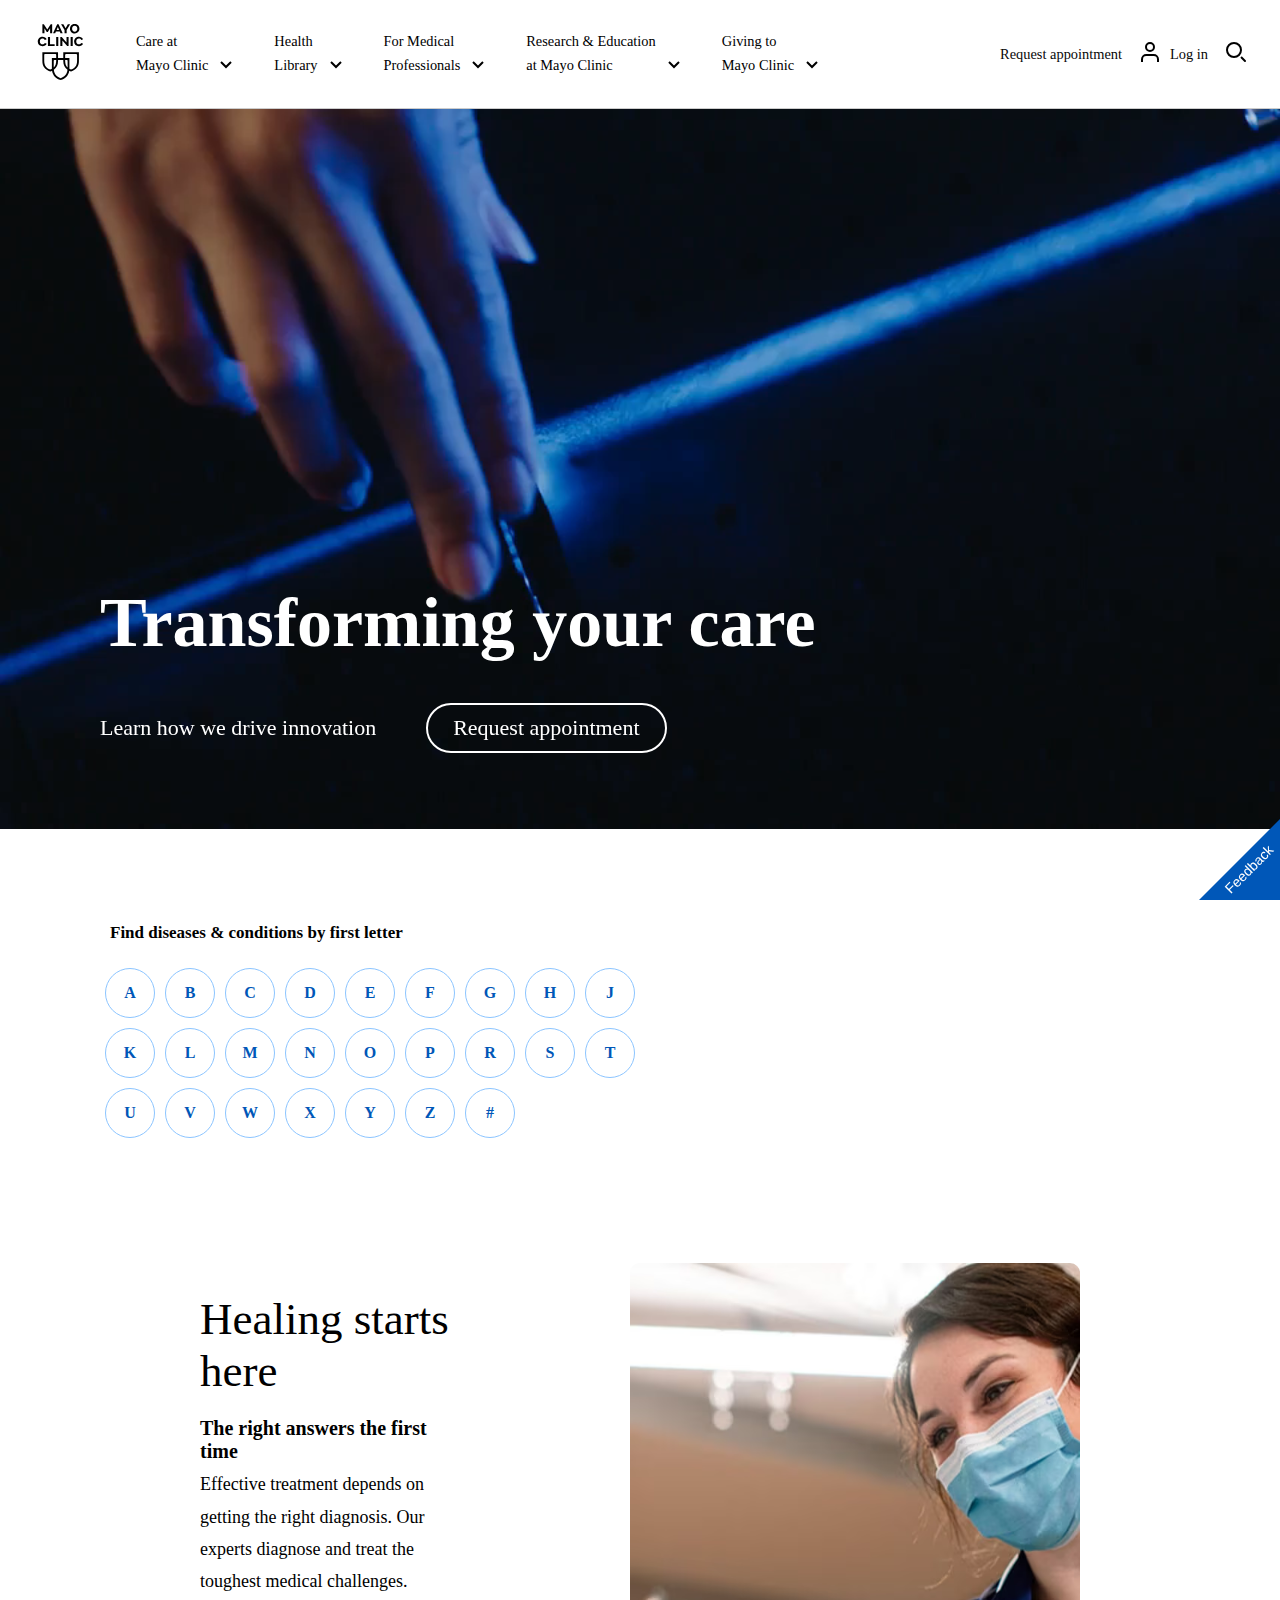
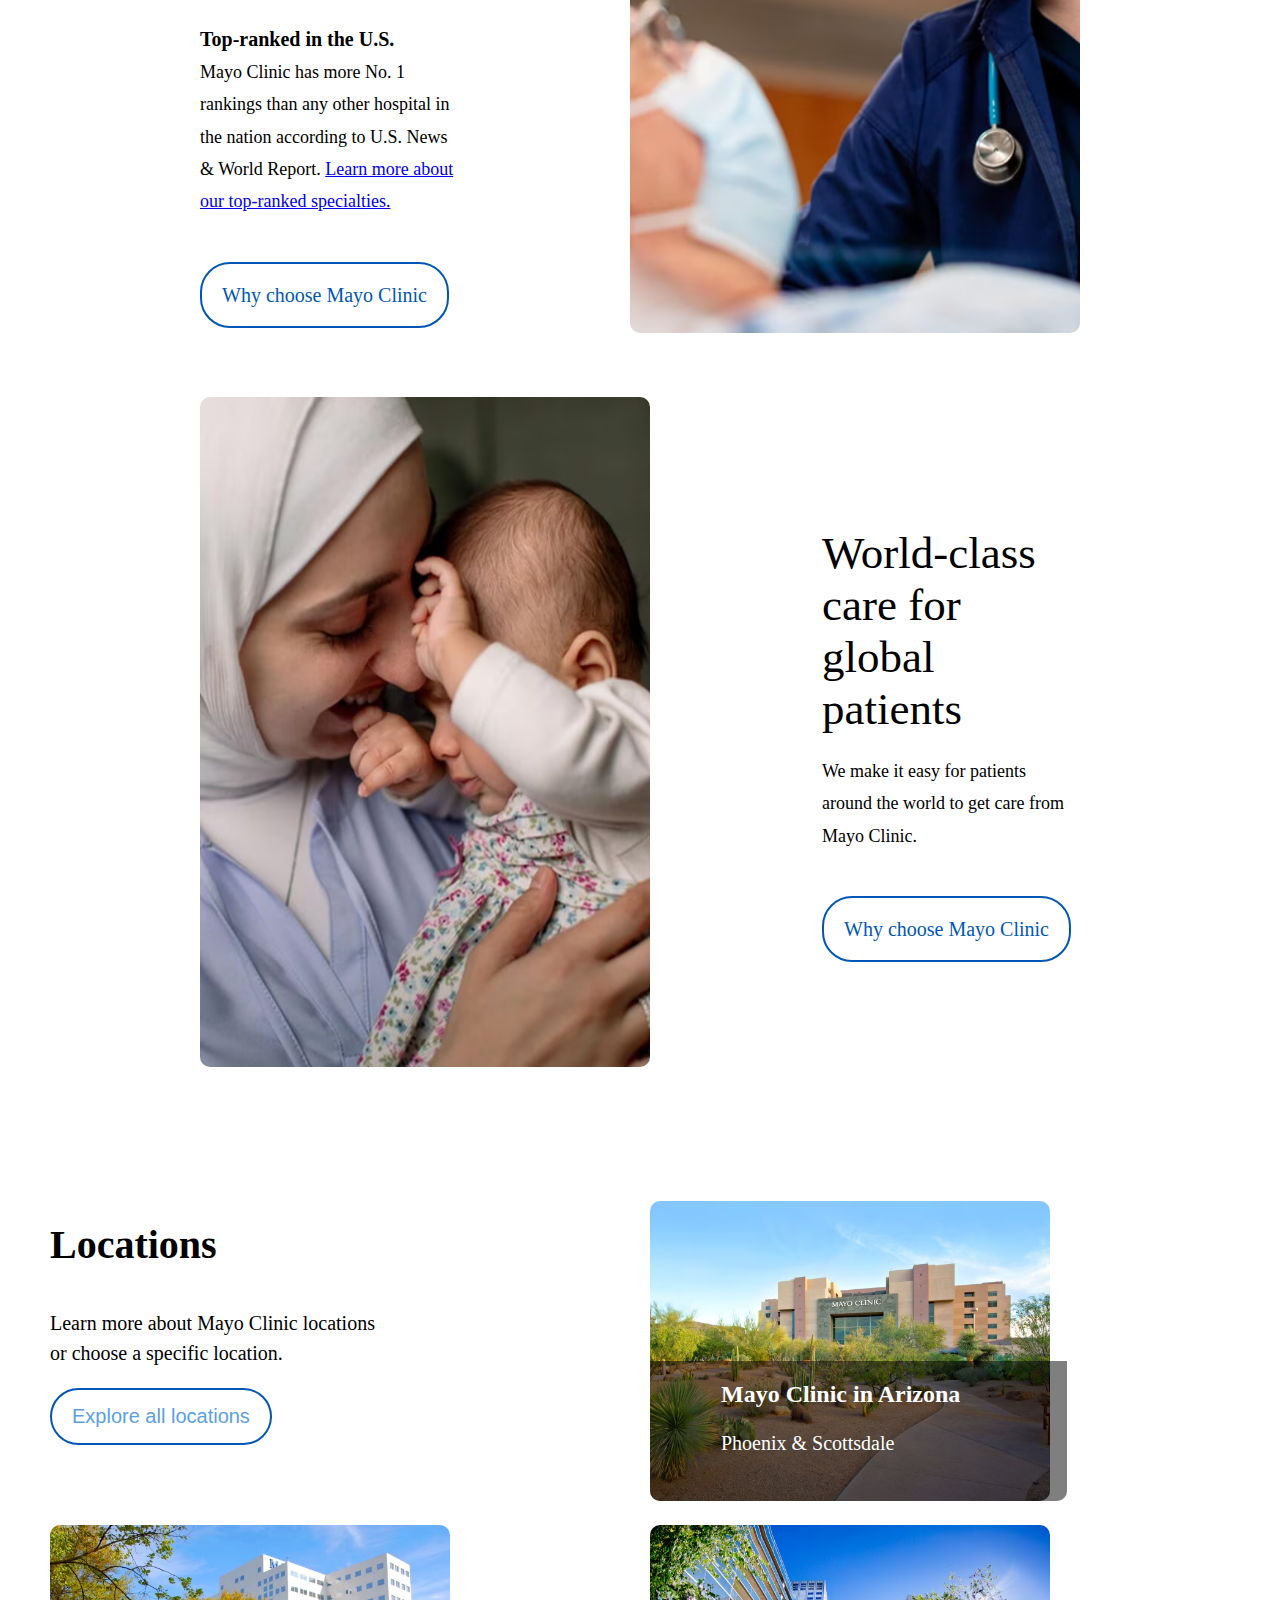
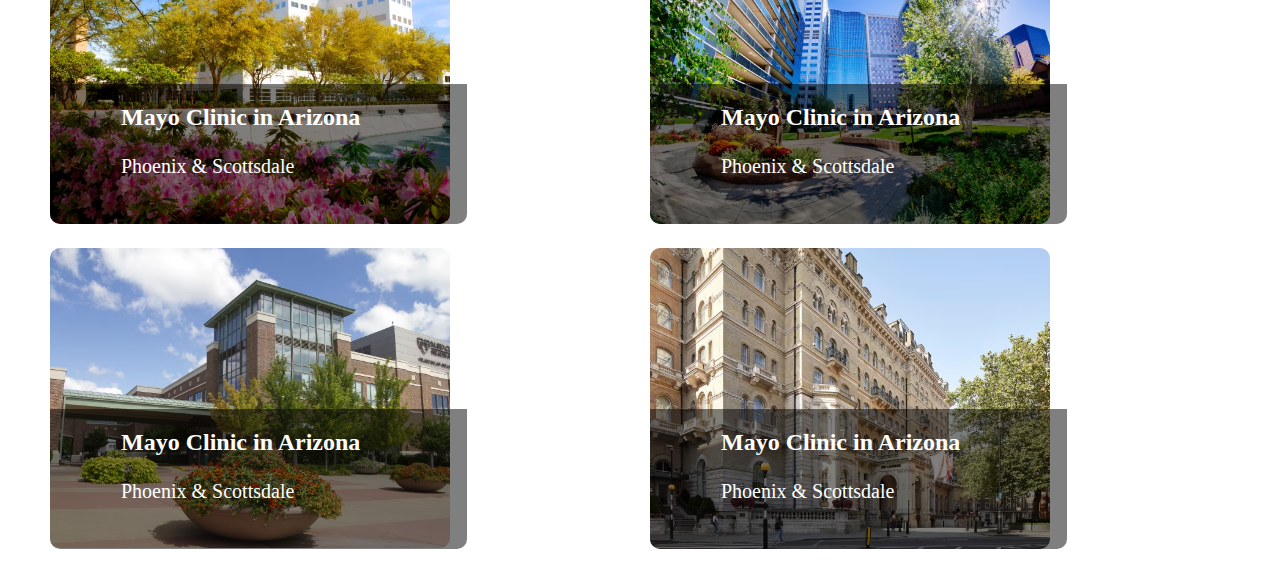
==== index.html @ c5af803c "Upload Home page" ====
<!DOCTYPE html>
<html lang="en">
  <head>
    <meta charset="UTF-8" />
    <meta name="viewport" content="width=device-width, initial-scale=1.0" />
    <link rel="stylesheet" href="css/header.css" />
    <link rel="stylesheet" href="css/about-mayo-clinic.css" />
    <!-- start font awesome icon -->
    <link rel="stylesheet" href="css/all.min.css" />
    <link rel="stylesheet" href="css/framework.css" />
    <!-- end font awesome icon -->
    <link
      rel="stylesheet"
      type="text/css"
      href="https://www.mayoclinic.org/mayofonts/Fonts/mayo/fonts.css"
      media="all"
    />
    <link
      rel="icon"
      href="https://assets.mayoclinic.org/content/dam/mayoclinic/logos/mayo-clinic-logo.svg"
      type="image/png"
    />
    <title>Top-ranked Hospital in the Nation - Mayo Clinic</title>
  </head>
  <body>
    <header>
      <div class="pad">
        <div class="lf">
          <div class="logo">
            <a href="index.html">
              <svg
                width="56"
                height="56"
                viewBox="0 0 56 56"
                xmlns="http://www.w3.org/2000/svg"
              >
                <path
                  d="m42.708,9.4301c.6221.0233,1.2424-.0821,1.8218-.3096.5795-.2275,1.1059-.5721,1.5462-1.0123.4403-.4402.7849-.9666,1.0123-1.5461.2275-.5795.3328-1.1998.3096-1.8219.03-.626-.0705-1.2514-.2949-1.8366-.2244-.5852-.568-1.1173-1.009-1.5627-.441-.4454-.9696-.7943-1.5526-1.0246-.5828-.2303-1.2073-.337-1.8335-.3133-.6302-.0305-1.2598.0712-1.8483.2985-.5886.2273-1.123.5752-1.5693,1.0213-.4461.4461-.794.9806-1.0213,1.5692-.2272.5885-.329,1.2181-.2984,1.8483-.0237.6263.0829,1.2507.3133,1.8336.2303.5829.5792,1.1116,1.0246,1.5525.4454.4409.9776.7845,1.5627,1.009.5851.2244,1.2105.3249,1.8366.2949Zm0-7.6223c1.5727,0,2.5961,1.1512,2.5961,2.9182s-1.0328,2.9182-2.5961,2.9182-2.6055-1.1512-2.6055-2.904,1.0232-2.9324,2.6055-2.9324Zm-18.8023,5.7463h3.8704l.72,1.6817h2.1887L26.5586.2019h-1.3785l-4.1499,9.034h2.1602l.7153-1.6817Zm3.2167-1.5586l-1.2626-2.9694-1.2624,2.9694h2.525Zm-12.3786,1.8949l-2.2881-3.553v4.8984h-2.075V.1971h1.4591l3.4345,5.3626L18.7136.1971h1.4591v9.0387h-2.075v-4.8984l-2.2881,3.553h-1.0659Zm17.798,1.3454h2.1033v-3.2119L38.1271.1971h-2.2881l-2.2313,3.9462L31.3765.1971h-2.3165l3.4819,5.8269v3.2119Zm-16.6137,12.7243v-9.0387h2.1081v7.2954h4.6v1.7433h-6.708Zm10.3747-9.0387h-2.1033v9.034h2.1033v-9.034Zm-13.397,5.9927l1.8523.7296c-.7059,1.587-2.3023,2.5107-4.2541,2.5249-3.065,0-5.1542-2.3686-4.6804-5.5852.1853-.9447.651-1.8115,1.3364-2.4876.6853-.676,1.5585-1.1298,2.5056-1.3022,2.3118-.3126,4.2731.668,5.0499,2.5012l-1.8523.7296c-.1918-.4639-.5224-.8573-.9464-1.1261-.424-.2689-.9207-.4-1.4222-.3756-1.5917,0-2.6244,1.1654-2.6244,2.9324s1.0232,2.9181,2.6244,2.9181c.5009.0209.9968-.1064,1.4257-.3658.4289-.2596.7717-.6399.9856-1.0932Zm27.822-5.9927h-2.1033v9.034h2.1033v-9.034Zm7.5591,7.0599c.4256-.2523.7686-.6232.987-1.0672l1.8523.7437c-.7153,1.587-2.3118,2.5108-4.2635,2.5108-3.065,0-5.1542-2.3686-4.6805-5.5852.1854-.9447.6511-1.8115,1.3364-2.4876.6854-.676,1.5585-1.1298,2.5055-1.3022,2.326-.3128,4.2873.668,5.0452,2.4775l-1.8523.7296c-.1919-.4639-.5224-.8573-.9464-1.1261-.424-.2689-.9208-.4-1.4223-.3756-1.5727,0-2.5961,1.1512-2.5961,2.9181s1.0233,2.9181,2.6245,2.9181c.4944.0215.9843-.1016,1.41-.3539Zm-18.559-7.0599h-1.4023v9.0387h2.075v-5.5142l4.7989,5.5142h1.4023v-9.0387h-2.075v5.5142l-4.7989-5.5142Zm1.5491,21.1141v-5.7843h15.6378v8.8256c0,5.3105-2.5677,8.7166-7.8307,10.3794-.635-.1976-1.2567-.435-1.8618-.7107v.1705c-.7769,4.5289-3.6003,7.5276-8.565,9.0814-4.96-1.5539-7.788-4.5525-8.565-9.0814,0,0-.0237-.0616-.0237-.1705-.6051.2757-1.227.5131-1.8618.7107-5.2632-1.6628-7.8307-5.0737-7.8307-10.3794v-8.8302h15.6614v5.7889h5.2395Zm-13.0855,11.5575c-4.2523-1.7053-5.9632-4.2298-5.9632-8.862v-5.718c0-.24.0954-.4701.265-.6397.1697-.1697.3999-.265.6399-.265h10.152c.24,0,.4701.0953.6399.265.1696.1696.265.3998.265.6397v3.0224h-4.3157v10.7679c-.5438.2984-1.1059.5622-1.6829.7896Zm5.9938-8.8573v-.8432h-1.5444c-.24,0-.4701.0953-.6397.265-.1697.1696-.265.3998-.265.6397v6.7081c1.7148-1.587,2.4492-3.7235,2.4492-6.7696Zm4.472,17.4096c4.2304-1.6817,6.3243-4.0978,6.798-8.1339,0,0,.0094-.0901.0285-.251-2.8188-1.9092-4.2067-4.78-4.2067-8.6787v-1.1844h-5.2347v1.1844c0,3.8987-1.3644,6.7838-4.2067,8.6787.0283.161.0283.251.0283.251.4737,4.0362,2.5629,6.4522,6.7933,8.1339Zm4.4957-17.4096c0,3.0461.7342,5.1827,2.4492,6.7696v-6.7081c0-.1188-.0234-.2365-.0688-.3462-.0455-.1098-.1122-.2095-.1962-.2935-.084-.0841-.1837-.1507-.2935-.1962-.1098-.0455-.2275-.0688-.3462-.0688h-1.5444v.8432Zm5.9452,8.8683c4.2731-1.7055,5.9785-4.2304,5.9785-8.8683v-5.7131c0-.2384-.094-.4671-.2617-.6365-.1676-.1695-.3953-.2659-.6337-.2684h-10.1425c-.24,0-.4701.0953-.6399.265-.1696.1697-.2649.3998-.2649.6399v3.0223h4.2778v10.7679c.5449.299,1.1081.5632,1.6864.7912Z"
                  fill-rule="evenodd"
                  fill="black"
                />
              </svg>
            </a>
          </div>
          <div class="two">
            <div>
              <nav>
                <ul class="nav">
                  <li class="li1">
                    <div class="aft">
                      <div class="flx">
                        <span
                          >Care at <br />
                          Mayo Clinic</span
                        >
                        <span
                          ><svg
                            width="16"
                            height="16"
                            xmlns="http://www.w3.org/2000/svg"
                            viewBox="0 0 16 16"
                          >
                            <path
                              d="M8 11.414L2.293 5.707 3.707 4.293 8 8.586 12.293 4.293 13.707 5.707 8 11.414z"
                            ></path>
                          </svg>
                        </span>
                      </div>
                    </div>
                  </li>
                  <div class="mega-menu sty">
                    <div class="pad2">
                      <div class="ulcont">
                        <ul class="links">
                          <li>
                            <a href="#"> Patient-Centered Care</a>
                          </li>
                          <li>
                            <a href="about-mayo-clinic.html">
                              About Mayo Clinic</a
                            >
                          </li>
                          <li>
                            <a href="#"> Request Appointment</a>
                          </li>
                          <li>
                            <a href="#"> Find a Doctor</a>
                          </li>
                          <li>
                            <a href="#">Locations</a>
                          </li>
                          <li>
                            <a href="#">Clinical Trials</a>
                          </li>
                        </ul>
                      </div>
                      <div class="ulcont">
                        <ul class="links">
                          <li>
                            <a href="#"> Connect to Support Groups</a>
                          </li>
                          <li>
                            <a href="#"> Patient & Visitor Guide</a>
                          </li>
                          <li>
                            <a href="#">Insurance & Billing</a>
                          </li>
                          <li>
                            <a href="#"> Departments & Centers</a>
                          </li>
                          <li>
                            <a href="#"> International Services</a>
                          </li>
                          <li>
                            <a href="#">Contact Us</a>
                          </li>
                        </ul>
                      </div>
                      <div class="content-img ulcont">
                        <div class="pv pvs">
                          <a href="#">
                            <span>Patient & Visitor Guide</span>
                            <span
                              ><svg
                                width="16"
                                height="16"
                                data-name="32x32-Guides"
                                xmlns="http://www.w3.org/2000/svg"
                                viewBox="0 0 16 16"
                              >
                                <path
                                  d="M5.707 13.707L4.293 12.293 8.586 8 4.293 3.707 5.707 2.293 11.414 8 5.707 13.707z"
                                ></path>
                              </svg>
                            </span>
                          </a>
                        </div>
                        <div class="imgcont">
                          <img
                            src="image/pt-visitor-Getty-1419492732-415x275.avif"
                            alt="pt-visitor-Getty"
                          />
                          <div class="shadow"></div>
                        </div>
                      </div>
                    </div>
                  </div>
                  <div class="overlay"></div>
                  <li class="li2">
                    <div class="aft">
                      <div class="flx">
                        <span
                          >Health <br />
                          Library</span
                        >
                        <span
                          ><svg
                            width="16"
                            height="16"
                            xmlns="http://www.w3.org/2000/svg"
                            viewBox="0 0 16 16"
                          >
                            <path
                              d="M8 11.414L2.293 5.707 3.707 4.293 8 8.586 12.293 4.293 13.707 5.707 8 11.414z"
                            ></path>
                          </svg>
                        </span>
                      </div>
                    </div>
                  </li>
                  <div class="mega-menu2 sty">
                    <div class="pad2">
                      <div class="ulcont">
                        <ul class="links">
                          <li>
                            <a href="diseases-conditions.html">
                              Diseases & Conditions</a
                            >
                          </li>
                          <li>
                            <a href="#"> Symptoms</a>
                          </li>
                          <li>
                            <a href="#"> Tests & Procedures</a>
                          </li>
                        </ul>
                      </div>
                      <div class="ulcont">
                        <ul class="links">
                          <li>
                            <a href="#"> Drugs & Supplements</a>
                          </li>
                          <li>
                            <a href="#"> Healthy Lifestyle</a>
                          </li>
                          <li>
                            <a href="#">Books & Subscriptions</a>
                          </li>
                        </ul>
                      </div>
                      <div class="content-img ulcont">
                        <div class="pv pvs2">
                          <a href="diseases-conditions.html">
                            <span>Diseases & Conditions</span>
                            <span
                              ><svg
                                width="16"
                                height="16"
                                data-name="32x32-Guides"
                                xmlns="http://www.w3.org/2000/svg"
                                viewBox="0 0 16 16"
                              >
                                <path
                                  d="M5.707 13.707L4.293 12.293 8.586 8 4.293 3.707 5.707 2.293 11.414 8 5.707 13.707z"
                                ></path>
                              </svg>
                            </span>
                          </a>
                        </div>
                        <div class="imgcont">
                          <img
                            src="image/disease-conditions-Getty-1334250777-415x275.avif"
                            alt="disease-conditions-Getty"
                          />
                          <div class="shadow"></div>
                        </div>
                      </div>
                    </div>
                  </div>
                  <div class="overlay2"></div>
                  <li class="li3">
                    <div class="aft">
                      <div class="flx">
                        <span
                          >For Medical <br />
                          Professionals</span
                        >
                        <span
                          ><svg
                            width="16"
                            height="16"
                            xmlns="http://www.w3.org/2000/svg"
                            viewBox="0 0 16 16"
                          >
                            <path
                              d="M8 11.414L2.293 5.707 3.707 4.293 8 8.586 12.293 4.293 13.707 5.707 8 11.414z"
                            ></path>
                          </svg>
                        </span>
                      </div>
                    </div>
                  </li>
                  <div class="mega-menu3 sty">
                    <div class="pad2">
                      <div class="ulcont">
                        <ul class="links">
                          <li>
                            <a href="medical-professionals.html">
                              Medical Professional Resources</a
                            >
                          </li>
                          <li>
                            <a href="#"> Refer a Patient</a>
                          </li>
                          <li>
                            <a href="#"> Continuing Medical Education</a>
                          </li>
                          <li>
                            <a href="#"> AskMayoExpert</a>
                          </li>
                        </ul>
                      </div>
                      <div class="ulcont">
                        <ul class="links">
                          <li>
                            <a href="#"> Mayo Clinic Laboratories</a>
                          </li>
                          <li>
                            <a href="#"> Video Center</a>
                          </li>
                          <li>
                            <a href="#">Journals & Publications</a>
                          </li>
                          <li>
                            <a href="#">Mayo Clinic Alumni Association</a>
                          </li>
                        </ul>
                      </div>
                      <div class="content-img ulcont">
                        <div class="pv pvs2">
                          <a href="#">
                            <span>Continuing Medical Education</span>
                            <span
                              ><svg
                                width="16"
                                height="16"
                                data-name="32x32-Guides"
                                xmlns="http://www.w3.org/2000/svg"
                                viewBox="0 0 16 16"
                              >
                                <path
                                  d="M5.707 13.707L4.293 12.293 8.586 8 4.293 3.707 5.707 2.293 11.414 8 5.707 13.707z"
                                ></path>
                              </svg>
                            </span>
                          </a>
                        </div>
                        <div class="imgcont">
                          <img
                            src="image/cont-ed-1676659-3734290-0048-C-415x275.avif"
                            alt="cont-ed"
                          />
                          <div class="shadow"></div>
                        </div>
                      </div>
                    </div>
                  </div>
                  <div class="overlay3"></div>
                  <li class="li4">
                    <div class="aft">
                      <div class="flx">
                        <span
                          >Research & Education <br />
                          at Mayo Clinic</span
                        >
                        <span
                          ><svg
                            width="16"
                            height="16"
                            xmlns="http://www.w3.org/2000/svg"
                            viewBox="0 0 16 16"
                          >
                            <path
                              d="M8 11.414L2.293 5.707 3.707 4.293 8 8.586 12.293 4.293 13.707 5.707 8 11.414z"
                            ></path>
                          </svg>
                        </span>
                      </div>
                    </div>
                  </li>
                  <div class="mega-menu4 sty">
                    <div class="pad2">
                      <div class="ulcont">
                        <ul class="links">
                          <h2>Research</h2>
                          <li class="h">
                            <a href="#"> Research at Mayo Clinic</a>
                          </li>
                          <li>
                            <a href="#"> Research Faculty</a>
                          </li>
                          <li>
                            <a href="#"> Laboratories</a>
                          </li>
                          <li>
                            <a href="#"> Core Facilities</a>
                          </li>
                          <li>
                            <a href="#"> Centers & Programs</a>
                          </li>
                          <li>
                            <a href="#"> Departments & Divisions</a>
                          </li>
                          <li>
                            <a href="#"> Institutional Review Board</a>
                          </li>
                          <li>
                            <a href="#"> Postdoctoral Fellowships</a>
                          </li>
                          <li>
                            <a href="#"> Training Grant Programs</a>
                          </li>
                        </ul>
                      </div>
                      <div class="ulcont uls">
                        <ul class="links">
                          <h2>Education</h2>
                          <li class="h">
                            <a href="#">
                              Mayo Clinic College of Medicine and Science</a
                            >
                          </li>
                          <li>
                            <a href="#">
                              Mayo Clinic Graduate School of Biomedical
                              Sciences</a
                            >
                          </li>
                          <li>
                            <a href="#">Mayo Clinic Alix School of Medicine</a>
                          </li>
                          <li>
                            <a href="#"
                              >Mayo Clinic School of Graduate Medical
                              Education</a
                            >
                          </li>
                          <li>
                            <a href="#"
                              >Mayo Clinic School of Health Sciences</a
                            >
                          </li>
                          <li>
                            <a href="#"
                              >Mayo Clinic School of Continuous Professional
                              Development</a
                            >
                          </li>
                        </ul>
                      </div>
                      <div class="content-img ulcont contimg">
                        <div class="pv pvs3">
                          <a href="#">
                            <span
                              >Mayo Clinic College of Medicine and <br />
                              Science</span
                            >
                            <span class="sparr"
                              ><svg
                                width="16"
                                height="16"
                                data-name="32x32-Guides"
                                xmlns="http://www.w3.org/2000/svg"
                                viewBox="0 0 16 16"
                              >
                                <path
                                  d="M5.707 13.707L4.293 12.293 8.586 8 4.293 3.707 5.707 2.293 11.414 8 5.707 13.707z"
                                ></path>
                              </svg>
                            </span>
                          </a>
                        </div>
                        <div class="imgcont">
                          <img
                            src="image/mccms-Getty-1082003662-415x275.avif"
                            alt="mccms-Getty"
                          />
                          <div class="shadow"></div>
                        </div>
                      </div>
                    </div>
                  </div>
                  <div class="overlay4"></div>
                  <li class="li5">
                    <div class="aft">
                      <div class="flx">
                        <span
                          >Giving to <br />
                          Mayo Clinic</span
                        >
                        <span
                          ><svg
                            width="16"
                            height="16"
                            xmlns="http://www.w3.org/2000/svg"
                            viewBox="0 0 16 16"
                          >
                            <path
                              d="M8 11.414L2.293 5.707 3.707 4.293 8 8.586 12.293 4.293 13.707 5.707 8 11.414z"
                            ></path>
                          </svg>
                        </span>
                      </div>
                    </div>
                  </li>
                  <div class="mega-menu5 sty">
                    <div class="pad2">
                      <div class="ulcont">
                        <ul class="links">
                          <li>
                            <a href="#"> Give Now</a>
                          </li>
                          <li>
                            <a href="#"> Giving to Mayo Clinic</a>
                          </li>
                        </ul>
                      </div>
                      <div class="ulcont">
                        <ul class="links">
                          <li>
                            <a href="frequently-asked-questions.html">
                              Frequently Asked Questions</a
                            >
                          </li>
                          <li>
                            <a href="contact-us.html"> Contact Us to Give</a>
                          </li>
                        </ul>
                      </div>
                      <div class="content-img ulcont">
                        <div class="pv pvs2">
                          <a href="#">
                            <span>Make a Donation</span>
                            <span
                              ><svg
                                width="16"
                                height="16"
                                data-name="32x32-Guides"
                                xmlns="http://www.w3.org/2000/svg"
                                viewBox="0 0 16 16"
                              >
                                <path
                                  d="M5.707 13.707L4.293 12.293 8.586 8 4.293 3.707 5.707 2.293 11.414 8 5.707 13.707z"
                                ></path>
                              </svg>
                            </span>
                          </a>
                        </div>
                        <div class="imgcont">
                          <img
                            src="image/giving-to-mayo-em100063715-p-195580295-415x275.avif"
                            alt="giving-to-mayo"
                          />
                          <div class="shadow"></div>
                        </div>
                      </div>
                    </div>
                  </div>
                  <div class="overlay5"></div>
                </ul>
              </nav>
            </div>
            <div>
              <ul class="nav2">
                <li class="request">
                  <span><a href="">Request appointment</a></span>
                </li>
                <li class="log">
                  <span
                    ><svg
                      width="24"
                      height="24"
                      data-name="Layer 1"
                      xmlns="http://www.w3.org/2000/svg"
                      viewBox="0 0 24 24"
                      focusable="false"
                      aria-hidden="true"
                      data-di-res-id="3be1e4ee-a5ee58aa"
                      data-di-rand="1709233807583"
                    >
                      <path
                        d="M21,22H19V19.2002A3.28861,3.28861,0,0,0,15.63623,16H8.36377A3.28861,3.28861,0,0,0,5,19.2002V22H3V19.2002A5.29005,5.29005,0,0,1,8.36377,14h7.27246A5.29005,5.29005,0,0,1,21,19.2002Z"
                      ></path>
                      <path
                        d="M12,12a5,5,0,1,1,5-5A5.00588,5.00588,0,0,1,12,12Zm0-8a3,3,0,1,0,3,3A3.00328,3.00328,0,0,0,12,4Z"
                      ></path>
                    </svg>
                  </span>
                  <span class="in">
                    <a href="patientonline.html"> Log in </a></span
                  >
                </li>
                <li>
                  <span
                    ><svg
                      width="24"
                      height="24"
                      xmlns="http://www.w3.org/2000/svg"
                      viewBox="0 0 24 24"
                      focusable="false"
                      aria-hidden="true"
                      data-di-res-id="a636dc57-839ae78a"
                      data-di-rand="1709233807584"
                    >
                      <path
                        d="M10,2a8,8,0,1,0,8,8A8.00917,8.00917,0,0,0,10,2ZM4,10a6,6,0,1,1,6,6A6.00657,6.00657,0,0,1,4,10Z"
                      ></path>
                      <path
                        d="M21.707,20.293,17.73816,16.3241a10.08573,10.08573,0,0,1-1.41406,1.41406L20.293,21.707A.99989.99989,0,0,0,21.707,20.293Z"
                      ></path>
                    </svg>
                  </span>
                </li>
                <li class="menu">
                  <span
                    ><svg
                      width="24"
                      height="24"
                      xmlns="http://www.w3.org/2000/svg"
                      viewBox="0 0 24 24"
                      focusable="false"
                      aria-hidden="true"
                    >
                      <path d="M21 7H3V5H21V7Z"></path>
                      <path d="M21 13H3V11H21V13Z"></path>
                      <path d="M3 19H21V17H3V19Z"></path>
                    </svg>
                  </span>
                  <span
                    ><svg
                      width="24"
                      height="24"
                      focusable="false"
                      aria-hidden="true"
                      viewBox="0 0 24 24"
                      fill="none"
                      xmlns="http://www.w3.org/2000/svg"
                    >
                      <path
                        d="M5 4.99994L19.707 19.707"
                        stroke="currentColor"
                        stroke-width="2"
                      ></path>
                      <path
                        d="M19.7277 4.99994L5.02085 19.7071"
                        stroke="currentColor"
                        stroke-width="2"
                      ></path>
                    </svg>
                  </span>
                </li>
                <div class="mega-menu6 sty">
                  <div class="pad3">
                    <div class="ulcont2">
                      <ul class="links">
                        <div class="mega">
                          <div class="grid-container">
                            <div class="grid-item">
                              <span>
                                <svg
                                  width="24"
                                  height="24"
                                  class="mc-icon"
                                  xmlns="http://www.w3.org/2000/svg"
                                  fill="currentColor"
                                  aria-hidden="true"
                                  viewBox="0 0 32 32"
                                  data-di-res-id="e8ab756f-6f42198d"
                                  data-di-rand="1709388571170"
                                >
                                  <path
                                    d="M12 6L22 6 22 9 24 9 24 7 24 6 24 4 24 2 22 2 22 4 12 4 12 6z"
                                  ></path>
                                  <path
                                    d="M26,4V6h2v6H4V6H8V9h2V2H8V4H2V30H30V4Zm2,24H4V14H28Z"
                                  ></path>
                                  <path d="M12 17H15V20H12z"></path>
                                  <path d="M17 17H20V20H17z"></path>
                                  <path d="M22 17H25V20H22z"></path>
                                  <path d="M7 22H10V25H7z"></path>
                                  <path d="M12 22H15V25H12z"></path>
                                  <path d="M17 22H20V25H17z"></path>
                                </svg>
                              </span>
                              <span>Request appointment</span>
                            </div>
                            <div class="grid-item gi2">
                              <span
                                ><svg
                                  width="24"
                                  height="24"
                                  class="mc-icon"
                                  xmlns="http://www.w3.org/2000/svg"
                                  fill="currentColor"
                                  aria-hidden="true"
                                  viewBox="0 0 32 32"
                                  data-di-res-id="5017120a-138cd8f0"
                                  data-di-rand="1709388571171"
                                >
                                  <path
                                    d="M2.71,25.71,1.29,24.29,7.59,18H18v1a5,5,0,0,1-5,5H11V22h2a3,3,0,0,0,2.83-2H8.41Z"
                                  ></path>
                                  <path
                                    d="M7.71,30.71,6.29,29.29,9.59,26h9l8.86-8.87a3.44,3.44,0,0,0-3.74.58l-3,3-1.42-1.42,3-3a5.46,5.46,0,0,1,7.42,0l.7.71-11,11h-9Z"
                                  ></path>
                                  <path
                                    d="M16,15.41,10.33,9.75a3.91,3.91,0,0,1,0-5.5,4,4,0,0,1,5.5,0l.17.17.17-.17a4,4,0,0,1,5.5,0,3.91,3.91,0,0,1,0,5.5Zm-3.38-6.2L16,12.59l4.25-4.26a1.88,1.88,0,0,0,0-2.66,1.92,1.92,0,0,0-2.67,0L16,7.25,14.42,5.67a1.92,1.92,0,0,0-2.67,0,1.88,1.88,0,0,0,0,2.66Z"
                                  ></path>
                                </svg>
                              </span>
                              <span>Donate</span>
                            </div>
                            <div class="grid-item gi3">
                              <span
                                ><svg
                                  width="24"
                                  height="24"
                                  class="mc-icon"
                                  xmlns="http://www.w3.org/2000/svg"
                                  fill="currentColor"
                                  aria-hidden="true"
                                  viewBox="0 0 32 32"
                                  data-di-res-id="5017120a-6b0e8336"
                                  data-di-rand="1709388571171"
                                >
                                  <path
                                    d="M26,8a5,5,0,1,0,5,5A5.00588,5.00588,0,0,0,26,8Zm0,8a3,3,0,1,1,3-3A3.00328,3.00328,0,0,1,26,16Z"
                                  ></path>
                                  <path
                                    d="M20.2738,24.06177l1.09241-1.89185-1.73242-1-1.09223,1.89142a2.99692,2.99692,0,0,0-2.47991.66461l-1.89173-1.09216-1,1.73242,1.89173,1.09216a2.99679,2.99679,0,0,0,.66461,2.4798l-1.09247,1.89191,1.73242,1,1.097-1.89972a2.71846,2.71846,0,0,0,2.46716-.66113l1.89972,1.097,1-1.73242-1.89173-1.09235A2.99646,2.99646,0,0,0,20.2738,24.06177ZM18.86621,26.5A1.00016,1.00016,0,1,1,18.002,25a.99094.99094,0,0,1,.498.13379A1.00159,1.00159,0,0,1,18.86621,26.5Z"
                                  ></path>
                                  <path
                                    d="M11.58215,14.3891l1.62683.87067.94336-1.76368-1.75561-.93957a10.73287,10.73287,0,0,1,1.59436-2.15137L15.293,11.707,16.707,10.293,15.32,8.90588A4.12877,4.12877,0,0,0,15.93848,6.918a3.79484,3.79484,0,0,0-1.11036-2.86768,4.06309,4.06309,0,0,0-4.37976-.90716L8.72559,1.35791,7.28613,2.74658l1.537,1.59265A18.92905,18.92905,0,0,0,6.78271,6.65344L5.05518,5.502,3.9458,7.166,5.67346,8.31757A19.0685,19.0685,0,0,0,4.258,11.28467L2.54053,10.5459l-.79,1.83691,1.89563.81543A18.93776,18.93776,0,0,0,3.10736,16H1v2H3a3.99158,3.99158,0,0,0,7.858,1H13V17H11.05029A11.1518,11.1518,0,0,1,11.58215,14.3891ZM7,20a2.00229,2.00229,0,0,1-2-2A17.07605,17.07605,0,0,1,10.55371,5.4292a2.05215,2.05215,0,0,1,2.86035.03516,1.81677,1.81677,0,0,1,.52588,1.375A2.18256,2.18256,0,0,1,13.34082,8.248,12.75632,12.75632,0,0,0,9,18,2.00229,2.00229,0,0,1,7,20Z"
                                  ></path>
                                </svg>
                              </span>
                              <span>Diseases & conditions</span>
                            </div>
                            <div class="grid-item gi4">
                              <span
                                ><svg
                                  width="24"
                                  height="24"
                                  class="mc-icon"
                                  xmlns="http://www.w3.org/2000/svg"
                                  fill="currentColor"
                                  aria-hidden="true"
                                  viewBox="0 0 32 32"
                                  data-di-res-id="5017120a-298fea2b"
                                  data-di-rand="1709388571171"
                                >
                                  <path
                                    d="M6,17a3,3,0,1,1,3-3A3,3,0,0,1,6,17Zm0-4a1,1,0,1,0,1,1A1,1,0,0,0,6,13Z"
                                  ></path>
                                  <path
                                    d="M19,18v4A6,6,0,0,1,7,22V19.05H5V22a8,8,0,0,0,16,0V18Z"
                                  ></path>
                                  <path
                                    d="M25,2V4h2v7a7,7,0,0,1-14,0V4h2V2H11v9h0a9,9,0,0,0,18,0V2Z"
                                  ></path>
                                </svg>
                              </span>
                              <span>Find a doctor</span>
                            </div>
                          </div>
                        </div>
                        <li class="ll1">
                          <span><a href="#">Care at Mayo Clinic</a></span>
                          <span
                            ><svg
                              width="16"
                              height="16"
                              data-name="32x32-Guides"
                              xmlns="http://www.w3.org/2000/svg"
                              viewBox="0 0 16 16"
                            >
                              <path
                                d="M8 11.414L2.293 5.707 3.707 4.293 8 8.586 12.293 4.293 13.707 5.707 8 11.414z"
                              ></path>
                            </svg>
                          </span>
                        </li>
                        <div class="mega-menu7 sty sty2">
                          <div class="pad2">
                            <div class="ulcont">
                              <ul class="links">
                                <li>
                                  <a href="#"> Patient-Centered Care</a>
                                </li>
                                <li>
                                  <a href="about-mayo-clinic.html">
                                    About Mayo Clinic</a
                                  >
                                </li>
                                <li>
                                  <a href="#"> Request Appointment</a>
                                </li>
                                <li>
                                  <a href="#"> Find a Doctor</a>
                                </li>
                                <li>
                                  <a href="#">Locations</a>
                                </li>
                                <li>
                                  <a href="#">Clinical Trials</a>
                                </li>
                              </ul>
                            </div>
                            <div class="ulcont">
                              <ul class="links">
                                <li>
                                  <a href="#"> Connect to Support Groups</a>
                                </li>
                                <li>
                                  <a href="#"> Patient & Visitor Guide</a>
                                </li>
                                <li>
                                  <a href="#">Insurance & Billing</a>
                                </li>
                                <li>
                                  <a href="#"> Departments & Centers</a>
                                </li>
                                <li>
                                  <a href="#"> International Services</a>
                                </li>
                                <li>
                                  <a href="#">Contact Us</a>
                                </li>
                              </ul>
                            </div>
                            <div class="content-img ulcont">
                              <div class="pv pvs4 pp">
                                <a href="#">
                                  <span>Patient & Visitor Guide</span>
                                  <span
                                    ><svg
                                      width="16"
                                      height="16"
                                      data-name="32x32-Guides"
                                      xmlns="http://www.w3.org/2000/svg"
                                      viewBox="0 0 16 16"
                                    >
                                      <path
                                        d="M5.707 13.707L4.293 12.293 8.586 8 4.293 3.707 5.707 2.293 11.414 8 5.707 13.707z"
                                      ></path>
                                    </svg>
                                  </span>
                                </a>
                              </div>
                              <div class="imgcont">
                                <img
                                  src="image/pt-visitor-Getty-1419492732-415x275.avif"
                                  alt="pt-visitor-Getty"
                                />
                                <div class="shadow"></div>
                              </div>
                            </div>
                          </div>
                        </div>
                        <li class="ll2">
                          <a href="#"> Health Library</a><span></span>
                          <span
                            ><svg
                              width="16"
                              height="16"
                              data-name="32x32-Guides"
                              xmlns="http://www.w3.org/2000/svg"
                              viewBox="0 0 16 16"
                            >
                              <path
                                d="M8 11.414L2.293 5.707 3.707 4.293 8 8.586 12.293 4.293 13.707 5.707 8 11.414z"
                              ></path>
                            </svg>
                          </span>
                        </li>
                        <div class="mega-menu8 sty sty2">
                          <div class="pad2">
                            <div class="ulcont">
                              <ul class="links">
                                <li>
                                  <a href="diseases-conditions.html">
                                    Diseases & Conditions</a
                                  >
                                </li>
                                <li>
                                  <a href="#"> Symptoms</a>
                                </li>
                                <li>
                                  <a href="#"> Tests & Procedures</a>
                                </li>
                              </ul>
                            </div>
                            <div class="ulcont">
                              <ul class="links">
                                <li>
                                  <a href="#"> Drugs & Supplements</a>
                                </li>
                                <li>
                                  <a href="#"> Healthy Lifestyle</a>
                                </li>
                                <li>
                                  <a href="#">Books & Subscriptions</a>
                                </li>
                              </ul>
                            </div>
                            <div class="content-img ulcont">
                              <div class="pv pvs5 pp">
                                <a href="diseases-conditions.html">
                                  <span>Diseases & Conditions</span>
                                  <span
                                    ><svg
                                      width="16"
                                      height="16"
                                      data-name="32x32-Guides"
                                      xmlns="http://www.w3.org/2000/svg"
                                      viewBox="0 0 16 16"
                                    >
                                      <path
                                        d="M5.707 13.707L4.293 12.293 8.586 8 4.293 3.707 5.707 2.293 11.414 8 5.707 13.707z"
                                      ></path>
                                    </svg>
                                  </span>
                                </a>
                              </div>
                              <div class="imgcont">
                                <img
                                  src="image/disease-conditions-Getty-1334250777-415x275.avif"
                                  alt="disease-conditions-Getty"
                                />
                                <div class="shadow"></div>
                              </div>
                            </div>
                          </div>
                        </div>
                        <li class="ll3">
                          <span
                            ><a href="#"> For Medical Professionals</a></span
                          >
                          <span
                            ><svg
                              width="16"
                              height="16"
                              data-name="32x32-Guides"
                              xmlns="http://www.w3.org/2000/svg"
                              viewBox="0 0 16 16"
                            >
                              <path
                                d="M8 11.414L2.293 5.707 3.707 4.293 8 8.586 12.293 4.293 13.707 5.707 8 11.414z"
                              ></path>
                            </svg>
                          </span>
                        </li>
                        <div class="mega-menu9 sty sty2">
                          <div class="pad2">
                            <div class="ulcont">
                              <ul class="links">
                                <li>
                                  <a href="medical-professionals.html">
                                    Medical Professional Resources</a
                                  >
                                </li>
                                <li>
                                  <a href="#"> Refer a Patient</a>
                                </li>
                                <li>
                                  <a href="#"> Continuing Medical Education</a>
                                </li>
                                <li>
                                  <a href="#"> AskMayoExpert</a>
                                </li>
                              </ul>
                            </div>
                            <div class="ulcont">
                              <ul class="links">
                                <li>
                                  <a href="#"> Mayo Clinic Laboratories</a>
                                </li>
                                <li>
                                  <a href="#"> Video Center</a>
                                </li>
                                <li>
                                  <a href="#">Journals & Publications</a>
                                </li>
                                <li>
                                  <a href="#">Mayo Clinic Alumni Association</a>
                                </li>
                              </ul>
                            </div>
                            <div class="content-img ulcont">
                              <div class="pv pvs6 pp">
                                <a href="#">
                                  <span
                                    >Continuing Medical <br />
                                    Education</span
                                  >
                                  <span
                                    ><svg
                                      width="16"
                                      height="16"
                                      data-name="32x32-Guides"
                                      xmlns="http://www.w3.org/2000/svg"
                                      viewBox="0 0 16 16"
                                    >
                                      <path
                                        d="M5.707 13.707L4.293 12.293 8.586 8 4.293 3.707 5.707 2.293 11.414 8 5.707 13.707z"
                                      ></path>
                                    </svg>
                                  </span>
                                </a>
                              </div>
                              <div class="imgcont">
                                <img
                                  src="image/cont-ed-1676659-3734290-0048-C-415x275.avif"
                                  alt="cont-ed"
                                />
                                <div class="shadow"></div>
                              </div>
                            </div>
                          </div>
                        </div>
                        <li class="ll4">
                          <span
                            ><a href="#">
                              Research & Education at Mayo Clinic</a
                            ></span
                          >
                          <span
                            ><svg
                              width="16"
                              height="16"
                              data-name="32x32-Guides"
                              xmlns="http://www.w3.org/2000/svg"
                              viewBox="0 0 16 16"
                            >
                              <path
                                d="M8 11.414L2.293 5.707 3.707 4.293 8 8.586 12.293 4.293 13.707 5.707 8 11.414z"
                              ></path>
                            </svg>
                          </span>
                        </li>
                        <div class="mega-menu10 sty sty2">
                          <div class="pad2">
                            <div class="ulcont">
                              <ul class="links">
                                <h2>Research</h2>
                                <li class="h">
                                  <a href="#"> Research at Mayo Clinic</a>
                                </li>
                                <li>
                                  <a href="#"> Research Faculty</a>
                                </li>
                                <li>
                                  <a href="#"> Laboratories</a>
                                </li>
                                <li>
                                  <a href="#"> Core Facilities</a>
                                </li>
                                <li>
                                  <a href="#"> Centers & Programs</a>
                                </li>
                                <li>
                                  <a href="#"> Departments & Divisions</a>
                                </li>
                                <li>
                                  <a href="#"> Institutional Review Board</a>
                                </li>
                                <li>
                                  <a href="#"> Postdoctoral Fellowships</a>
                                </li>
                                <li>
                                  <a href="#"> Training Grant Programs</a>
                                </li>
                              </ul>
                            </div>
                            <div class="ulcont uls">
                              <ul class="links">
                                <h2>Education</h2>
                                <li class="h">
                                  <a href="#">
                                    Mayo Clinic College of Medicine and
                                    Science</a
                                  >
                                </li>
                                <li>
                                  <a href="#">
                                    Mayo Clinic Graduate School of Biomedical
                                    Sciences</a
                                  >
                                </li>
                                <li>
                                  <a href="#"
                                    >Mayo Clinic Alix School of Medicine</a
                                  >
                                </li>
                                <li>
                                  <a href="#"
                                    >Mayo Clinic School of Graduate Medical
                                    Education</a
                                  >
                                </li>
                                <li>
                                  <a href="#"
                                    >Mayo Clinic School of Health Sciences</a
                                  >
                                </li>
                                <li>
                                  <a href="#"
                                    >Mayo Clinic School of Continuous
                                    Professional Development</a
                                  >
                                </li>
                              </ul>
                            </div>
                            <div class="content-img ulcont contimg">
                              <div class="pv pvs7 pp">
                                <a href="#">
                                  <span
                                    >Mayo Clinic College of <br />
                                    Medicine and Science</span
                                  >
                                  <span class="sparr sparr2"
                                    ><svg
                                      width="16"
                                      height="16"
                                      data-name="32x32-Guides"
                                      xmlns="http://www.w3.org/2000/svg"
                                      viewBox="0 0 16 16"
                                    >
                                      <path
                                        d="M5.707 13.707L4.293 12.293 8.586 8 4.293 3.707 5.707 2.293 11.414 8 5.707 13.707z"
                                      ></path>
                                    </svg>
                                  </span>
                                </a>
                              </div>
                              <div class="imgcont">
                                <img
                                  src="image/mccms-Getty-1082003662-415x275.avif"
                                  alt="mccms-Getty"
                                />
                                <div class="shadow"></div>
                              </div>
                            </div>
                          </div>
                        </div>
                        <li class="ll5">
                          <span><a href="#">Giving to Mayo Clinic</a></span>
                          <span
                            ><svg
                              width="16"
                              height="16"
                              data-name="32x32-Guides"
                              xmlns="http://www.w3.org/2000/svg"
                              viewBox="0 0 16 16"
                            >
                              <path
                                d="M8 11.414L2.293 5.707 3.707 4.293 8 8.586 12.293 4.293 13.707 5.707 8 11.414z"
                              ></path>
                            </svg>
                          </span>
                        </li>
                        <div class="mega-menu11 sty sty2">
                          <div class="pad2">
                            <div class="ulcont">
                              <ul class="links">
                                <li>
                                  <a href="#"> Give Now</a>
                                </li>
                                <li>
                                  <a href="#"> Giving to Mayo Clinic</a>
                                </li>
                              </ul>
                            </div>
                            <div class="ulcont">
                              <ul class="links">
                                <li>
                                  <a href="frequently-asked-questions.html">
                                    Frequently Asked Questions</a
                                  >
                                </li>
                                <li>
                                  <a href="contact-us.html">
                                    Contact Us to Give</a
                                  >
                                </li>
                              </ul>
                            </div>
                            <div class="content-img ulcont">
                              <div class="pv pvs2 pp">
                                <a href="#">
                                  <span>Make a Donation</span>
                                  <span
                                    ><svg
                                      width="16"
                                      height="16"
                                      data-name="32x32-Guides"
                                      xmlns="http://www.w3.org/2000/svg"
                                      viewBox="0 0 16 16"
                                    >
                                      <path
                                        d="M5.707 13.707L4.293 12.293 8.586 8 4.293 3.707 5.707 2.293 11.414 8 5.707 13.707z"
                                      ></path>
                                    </svg>
                                  </span>
                                </a>
                              </div>
                              <div class="imgcont">
                                <img
                                  src="image/giving-to-mayo-em100063715-p-195580295-415x275.avif"
                                  alt="giving-to-mayo"
                                />
                                <div class="shadow"></div>
                              </div>
                            </div>
                          </div>
                        </div>
                      </ul>
                    </div>
                  </div>
                </div>
                <div class="overlay6"></div>
              </ul>
            </div>
          </div>
        </div>
      </div>
    </header>
    <button id="feedback" alt="Feedback" class="feed-btn">
      <div class="feed_triangle"></div>
      <div class="feed_button-text feed_bottom">Feedback</div>
    </button>
    <!-- Start home -->
    <div class="container">
      <video class="video" src="image/a.mp4" autoplay loop></video>
      <div class="content">
        <h1>Transforming your care</h1>
        <div class="text">
          <div class="text1">
            <p>Learn how we drive innovation</p>
            <i class=""></i>
          </div>
          <div class="text2">
            <p>Request appointment</p>
          </div>
        </div>
      </div>
    </div>
    <div class="letters">
      <p>Find diseases & conditions by first letter</p>
      <div class="let">
        <span>A</span>
        <span>B</span>
        <span>C</span>
        <span>D</span>
        <span>E</span>
        <span>F</span>
        <span>G</span>
        <span>H</span>
        <span>J</span>
        <span>K</span>
        <span>L</span>
        <span>M</span>
        <span>N</span>
        <span>O</span>
        <span>P</span>
        <span>R</span>
        <span>S</span>
        <span>T</span>
        <span>U</span>
        <span>V</span>
        <span>W</span>
        <span>X</span>
        <span>Y</span>
        <span>Z</span>
        <span>#</span>
      </div>
    </div>
    <div class="doctor">
      <div class="contentdoc">
        <div class="text">
          <h1>Healing starts here</h1>
          <h3>The right answers the first time</h3>
          <p>
            Effective treatment depends on getting the right diagnosis. Our
            experts diagnose and treat the toughest medical challenges.
          </p>

          <h3>Top-ranked in the U.S.</h3>
          <p>
            Mayo Clinic has more No. 1 rankings than any other hospital in the
            nation according to U.S. News & World Report.
            <a href="#">Learn more about our top-ranked specialties.</a>
          </p>
          <br />
          <br />
          <span>Why choose Mayo Clinic</span>
        </div>
        <div class="image">
          <img src="image/img1.avif" alt="#" />
        </div>
      </div>
      <div class="contentdoc">
        <div class="image">
          <img src="image/img2.avif" alt="#" />
        </div>
        <div class="text">
          <h1>World-class care for global patients</h1>
          <p>
            We make it easy for patients around the world to get care from Mayo
            Clinic.
          </p>
          <br />
          <br />
          <span>Why choose Mayo Clinic</span>
        </div>
      </div>
    </div>
    <div class="locations">
      <div class="box">
        <h1>Locations</h1>
        <p>
          Learn more about Mayo Clinic locations <br />
          or choose a specific location.
        </p>
        <input type="button" value="Explore all locations" />
      </div>
      <div class="box">
        <img src="image/i1.avif" alt="#" />
        <div class="text">
          <h2>Mayo Clinic in Arizona</h2>
          <i></i>
          <p>Phoenix & Scottsdale</p>
        </div>
      </div>
      <div class="box">
        <img src="image/i2.avif" alt="#" />
        <div class="text">
          <h2>Mayo Clinic in Arizona</h2>
          <i></i>
          <p>Phoenix & Scottsdale</p>
        </div>
      </div>
      <div class="box">
        <img src="image/i3.avif" alt="#" />
        <div class="text">
          <h2>Mayo Clinic in Arizona</h2>
          <i></i>
          <p>Phoenix & Scottsdale</p>
        </div>
      </div>
      <div class="box">
        <img src="image/i4.avif" alt="#" />
        <div class="text">
          <h2>Mayo Clinic in Arizona</h2>
          <i></i>
          <p>Phoenix & Scottsdale</p>
        </div>
      </div>
      <div class="box">
        <img src="image/i5.avif" alt="#" />
        <div class="text">
          <h2>Mayo Clinic in Arizona</h2>
          <i></i>
          <p>Phoenix & Scottsdale</p>
        </div>
      </div>
    </div>

    <!--End home -->
  </body>
</html>
---- css/header.css ----
* {
  -webkit-box-sizing: border-box;
  -moz-box-sizing: border-box;
  box-sizing: border-box;
  margin: 0;
}

:root {
  --nav_color: #1371d5;
  --main_color: #080808;
  --span-font-img-color: #ffffff;
  --background-grid: #0057b8;
}

html {
  scroll-behavior: smooth;
}

body {
  font-family: "mayo-sans", times, sans-serif;
  margin: 0;
}

header {
  border-bottom: 1px solid rgba(0, 0, 0, 0.2);
  font-weight: 500;
  font-size: 0.9rem;
}

.pad {
  padding: 1.5rem 0rem;
}

.lf {
  display: flex;
  margin: 0rem 2rem;
  align-items: center;
}

ul {
  margin: 0px;
}

nav .nav {
  display: flex;
  list-style: none;
  margin-left: 0.5rem;
}

nav .nav li {
  cursor: pointer;
  margin-right: 2.5rem;
}

.flx {
  display: flex;
  align-items: end;
}

nav .nav li:hover {
  color: var(--nav_color);
  fill: var(--nav_color);
}

nav .nav li .aft::after {
  content: "";
  bottom: -1px;
  display: block;
  height: 2px;
  width: 100%;
  background-color: white;
}

nav .nav li .aft:hover::after {
  background-color: var(--nav_color);
}

nav .nav li span:first-child {
  margin-right: 0.625rem;
  line-height: 1.5rem;
}

.two {
  display: flex;
  justify-content: space-between;
  align-items: center;
  width: 100%;
}

nav .nav li span:nth-child(2) {
  height: 16px;
  margin-bottom: 4px;
}

nav .nav li span:-child {
  margin-right: 0.5rem;
}

.nav2 {
  display: flex;
  align-items: center;
  list-style: none;
}

.nav2 li {
  cursor: pointer;
  margin-left: 1rem;
}

.nav2 li .in {
  cursor: pointer;
  margin-left: 0.5rem;
  width: max-content;
}

.nav2 li a {
  text-decoration: none;
  color: var(--main_color);
}

.nav2 li:hover,
.nav2 li a:hover {
  color: var(--nav_color);
  fill: var(--nav_color);
  text-decoration: underline;
}

.nav2 .log:hover span a {
  color: var(--nav_color);
}

.log {
  display: flex;
  align-items: center;
}

.mega-menu,
.mega-menu2,
.mega-menu3,
.mega-menu4,
.mega-menu5,
.mega-menu6 {
  position: absolute;
  left: 0;
  top: 109px;
  width: 100%;
  background-color: white;
  border-bottom: 3px solid var(--main-color);
  z-index: -100;
  display: none;
}

.overlay,
.overlay2,
.overlay3,
.overlay4,
.overlay5,
.overlay6 {
  background-color: #080808;
  opacity: 0.4;
  position: absolute;
  top: 109px;
  left: 0px;
  width: 100%;
  height: 4572.06px;
  z-index: -1;
  display: none;
}

.pad2 {
  padding: 3.5rem 0rem;
  display: flex;
  margin: 0 1.25rem;
}

.ulcont {
  width: calc(100% / 3);
  position: relative;
  height: fit-content;
}

.sty2 .ulcont a:hover {
  text-decoration: underline !important;
}

.sty2 .ulcont li {
  width: fit-content;
}

.uls {
  width: 34%;
}

nav .nav .li1:hover ~ .mega-menu,
nav .nav .li2:hover ~ .mega-menu2,
nav .nav .li3:hover ~ .mega-menu3,
nav .nav .li4:hover ~ .mega-menu4,
nav .nav .li5:hover ~ .mega-menu5,
.nav2 .menu:hover ~ .mega-menu6,
.mega-menu:hover,
.mega-menu2:hover,
.mega-menu3:hover,
.mega-menu4:hover,
.mega-menu5:hover,
.mega-menu6:hover {
  display: block;
  z-index: 100;
}

.nav2 .menu:hover span:nth-child(1) {
  display: none;
}

.nav2 .menu:hover span:nth-child(2) {
  display: block;
}

nav .nav .li1:hover .flx span:nth-child(2) svg,
nav .nav .li2:hover .flx span:nth-child(2) svg,
nav .nav .li3:hover .flx span:nth-child(2) svg,
nav .nav .li4:hover .flx span:nth-child(2) svg,
nav .nav .li5:hover .flx span:nth-child(2) svg {
  transform: scaleY(-1);
}

nav .nav .li1:hover ~ .overlay,
nav .nav .li2:hover ~ .overlay2,
nav .nav .li3:hover ~ .overlay3,
nav .nav .li4:hover ~ .overlay4,
nav .nav .li5:hover ~ .overlay5,
.nav2 .menu:hover ~ .overlay6,
.mega-menu:hover ~ .overlay,
.mega-menu2:hover ~ .overlay2,
.mega-menu3:hover ~ .overlay3,
.mega-menu4:hover ~ .overlay4,
.mega-menu5:hover ~ .overlay5,
.mega-menu6:hover ~ .overlay6 {
  z-index: 50;
  display: block;
}

.links {
  list-style: none;
  height: 100%;
}

.links li {
  width: fit-content;
  margin-bottom: 2rem;
}

.links a,
.h {
  text-decoration: none;
  color: var(--main-color);
  font-size: 1.2rem;
}

.h {
  margin-top: 2rem;
}

.links a:hover {
  text-decoration: underline;
}

.pv {
  z-index: 2;
  position: absolute;
  bottom: 0px;
  padding: 1.5rem;
}

.pv a {
  display: flex;
  align-items: center;
}

.sty a {
  text-decoration: none;
}

.sty a span {
  font-family: "mayo-serif", Georgia, serif;
  color: var(--span-font-img-color);
  text-decoration: none;
  font-size: 1.2rem;
  font-weight: 600;
}

.sty .content-img a:hover {
  text-decoration: underline;
  color: var(--span-font-img-color);
}

.sty span:nth-child(2) {
  height: 16px;
  margin-left: 0.3rem;
}

.sparr {
  margin-left: -15rem !important;
  margin-top: 1.3rem;
}

.sty span svg {
  fill: var(--span-font-img-color);
  cursor: pointer;
}

.imgcont img {
  filter: brightness(0.9);
  border-radius: 0.75rem;
  width: 100%;
  height: auto;
}

.shadow {
  border-radius: 0.75rem;
  position: absolute;
  bottom: 0;
  height: 100px;
  width: 100%;
  background: linear-gradient(to top, rgba(0, 0, 0, 1), rgba(0, 0, 0, 0));
}

.menu {
  display: none;
}

.menu span:nth-child(2) {
  display: none;
}

.ulcont2 li {
  margin: 0;
  width: 100%;
  padding: 1.75rem 1.75rem;
  border-bottom: 1px solid rgba(0, 0, 0, 0.2);
  display: flex;
  align-items: center;
  justify-content: space-between;
}

.ulcont2 .links {
  padding-left: 0px;
}

.ulcont2 a {
  font-size: 1.5rem;
}

.ulcont2 li:hover {
  text-decoration: none;
}

.ulcont2 li:hover a,
.ulcont2 li:hover span svg {
  color: var(--nav_color);
  fill: var(--nav_color);
}

.ulcont2 a:hover {
  text-decoration: none !important;
}

.ulcont2 span:nth-child(2) {
  margin-left: 1rem;
}

.ulcont2 span svg {
  fill: var(--main_color);
}

.mega-menu7,
.mega-menu8,
.mega-menu9,
.mega-menu10,
.mega-menu11 {
  display: none;
  border-bottom: 1px solid rgba(0, 0, 0, 0.2);
}

.mega-menu10 h2 {
  margin-left: 1.5rem;
  margin-bottom: 1.5rem;
}

.pvs6 a span:nth-child(2) {
  margin: 0rem 0rem -1.5rem -5rem;
}

.pp a:hover {
  text-decoration: underline !important;
  color: white;
}

.pp span:nth-child(2) {
  margin-left: 0.5rem;
}

.pp span svg {
  fill: var(--span-font-img-color);
}

.sty2 .links li {
  border-bottom: none;
  padding: 0rem 0rem 1.5rem 1.5rem;
}

.sty2 .links li a {
  font-size: 1.2rem;
}

.sparr2 {
  position: absolute;
  left: 28.5rem;
}

.ulcont2 .ll1:hover ~ .mega-menu7,
.ulcont2 .ll2:hover ~ .mega-menu8,
.ulcont2 .ll3:hover ~ .mega-menu9,
.ulcont2 .ll4:hover ~ .mega-menu10,
.ulcont2 .ll5:hover ~ .mega-menu11,
.mega-menu7:hover,
.mega-menu8:hover,
.mega-menu9:hover,
.mega-menu10:hover,
.mega-menu11:hover {
  display: block;
}

.ulcont2 .ll1:hover span:nth-child(2) svg,
.ulcont2 .ll2:hover span:nth-child(2) svg,
.ulcont2 .ll3:hover span:nth-child(2) svg,
.ulcont2 .ll4:hover span:nth-child(2) svg,
.ulcont2 .ll5:hover span:nth-child(2) svg {
  transform: scaleY(-1);
}

@media (max-width: 1199px) {
  nav .nav {
    display: none;
  }
  .menu {
    display: block;
  }
}

@media (max-width: 904px) {
  nav .nav {
    display: none;
  }
  .menu {
    display: block;
  }

  .sty2 .content-img {
    display: none;
  }

  .sty2 .ulcont {
    width: 50%;
  }
}

.mega {
  display: none;
}

.grid-container {
  display: grid;
  grid-template-rows: repeat(2, 1fr);
  grid-template-columns: repeat(2, 1fr);
}

.grid-item {
  color: var(--span-font-img-color);
  background-color: var(--background-grid);
  padding: 20px;
  text-align: center;
  border-right: 1px solid var(--span-font-img-color);
  border-bottom: 1px solid var(--span-font-img-color);
  display: flex;
  flex-direction: column;
  align-items: flex-start;
  row-gap: 2rem;
  padding: 1.5rem 1.5rem;
}

.grid-item span:first-child svg {
  fill: var(--span-font-img-color);
}

.grid-item span:nth-child(2) {
  margin-left: 0;
  font-size: 1.25rem;
  font-weight: 400;
}

.grid-item span {
  height: auto !important;
  text-align: left;
}

.g2,
.gi4 {
  border-right: none;
}

.gi3,
.gi4 {
  border-bottom: none;
}
@media (max-width: 904px) {
  .pad {
    padding: 1rem 0rem;
  }
  .lf {
    margin: 0rem 1rem;
  }
}

@media (max-width: 599px) {
  header .logo a svg {
    width: 48px;
    height: 48px;
  }
  .nav2 .request {
    display: none;
  }
  .ulcont2 .pad2 {
    display: block;
  }
  .mega {
    display: block;
  }
  .pad {
    padding: 0.75rem 0rem;
  }
  .mega-menu10 h2 {
    margin-bottom: 1.5rem;
    margin-left: 0.5rem;
  }
  .pad2 {
    margin: 0rem 1rem;
  }
  .sty2 .links li {
    padding: 0rem 0rem 1.5rem 0.5rem;
  }
  .sty2 .ulcont {
    width: 100%;
  }
  .mega-menu6 {
    top: 76px;
  }
}

/* feedback button fixed */

#feedback {
  padding: 0;
  border: none;
  right: 0px;
  bottom: 0px;
  background-color: transparent;
  font-family: "Open Sans", sans-serif;
  cursor: pointer;
  position: fixed;
  z-index: 10;
}
#feedback .feed_triangle {
  border-left: 81px solid transparent;
  border-bottom: 81px solid #0057b8;
  position: absolute;
}
#feedback .feed_button-text {
  transform: rotate(-45deg);
  line-height: 108px;
  height: 81px;
  width: 81px;
  color: #ffffff;
  font-size: 14px;
  font-weight: normal;
}

/* Start Home */
.container {
  position: relative;
}

.container video {
  width: 100%;
}
.content {
  position: absolute;
  bottom: 80px;
  padding-left: 100px;
}
.content h1 {
  color: white;
  font-family: normal;
  font-size: 70px;
  padding-bottom: 40px;
}

.content .text {
  display: flex;
  align-items: center;
  color: white;
  font-size: 22px;
}

.content .text .text1 {
  padding-right: 50px;
}

.content .text .text2 {
  border: 2px solid #fff;
  border-radius: 40px;
  padding: 10px 25px;
  cursor: pointer;
}

.letters {
  padding: 70px 100px;
}

.letters p {
  font-size: 17px;
  font-weight: bold;
  padding: 20px 10px;
}

.letters .let {
  width: 50%;
  display: flex;
  flex-wrap: wrap;
}

.letters .let span {
  width: 50px;
  height: 50px;
  display: flex;
  font-weight: bold;
  text-align: center;
  align-items: center;
  justify-content: center;
  border: 1px solid #8cc5ff;
  padding: 10px;
  border-radius: 50%;
  margin: 5px;
  color: #0057b8;
}

.letters .let span:hover {
  border-color: #0057b8;
  cursor: pointer;
  transition: 0.3s;
}

.doctor {
  position: relative;
  padding: 50px 200px;
}

.doctor .contentdoc {
  display: flex;
  justify-content: space-between;
  align-items: center;
  padding-bottom: 60px;
}

.doctor .contentdoc .text {
  flex: 0.6;
}
.doctor .contentdoc .text h1 {
  font-size: 45px;
  font-weight: normal;
  padding-bottom: 20px;
}

.doctor .contentdoc .text h3 {
  font-size: 20px;
  font-weight: bold;
  padding-bottom: 5px;
}
.doctor .contentdoc .text p {
  padding-bottom: 30px;
  line-height: 1.8;
  font-size: 18px;
}
.doctor .contentdoc .text span {
  cursor: pointer;
  padding: 20px;
  font-size: 20px;
  color: #0057b8;
  border: 2px solid #0057b8;
  border-radius: 30px;
}

.doctor .contentdoc .image img {
  border-radius: 10px;
  width: 450px;
  height: 670px;
  /* margin-left: 150px; */
}

.locations {
  position: relative;
  padding: 20px 50px;
  display: grid;
  grid-template-columns: repeat(auto-fill, minmax(400px, 1fr));
  gap: 20px;
}

.locations .box {
  position: relative;
}

.locations .box .text {
  position: absolute;
  bottom: 4px;
  left: 0px;
  color: white;
  background-color: #00000080;
  width: fit-content;
  padding: 20px 107px 23px 71px;
  z-index: 2;
  border-radius: 0px 0px 10px 10px;
}

.locations .box h1 {
  font-size: 40px;
  padding: 20px 0;
}

.locations .box p {
  font-size: 20px;
  line-height: 1.5;
  padding: 20px 0;
}

.locations .box input {
  padding: 15px 20px;
  font-size: 20px;
  background-color: white;
  color: #5ca0e3;
  border: 2px solid #0057b8;
  border-radius: 30px;
  cursor: pointer;
}

.locations .box img {
  width: 400px;
  border-radius: 10px;
}
/* End Home */
---- css/about-mayo-clinic.css ----
:root {
  --page-link-color: #686868;
  --page-link2-color: #0057bb;
  --mayo-color: #080808;
  --mayo-head-color: #008bcc;
  --mayo-head-color2: #0057b8;
  --link-hover: #1371d5;
  --font-meyo: "mayo-display", Georgia, serif;
  --font-meyo-sans: "mayo-sans", times, sans-serif;
  --line-color: #ffffff;
}

.page-links {
  margin: 0rem 1.25rem;
  padding: 0.75rem;
}

.page-links .pglink {
  padding: 0.75rem 0rem 1.5rem;
}

.page-links .pglink div {
  display: flex;
  gap: 0.5rem;
}

.page-links .pglink div span:nth-child(1) {
  margin-top: 2px;
  display: none;
  transform: scaleX(-1);
  padding: 0rem 0.75rem;
  fill: var(--page-link2-color);
}

.page-links .pglink div span:nth-child(2) a {
  text-decoration: none;
  color: var(--page-link2-color);
}

.page-links .pglink div span:nth-child(2) a:hover {
  text-decoration: underline;
}

.page-links .pglink div span:nth-child(3) {
  margin-top: 2px;
  fill: var(--page-link-color);
}

.page-links .pglink div span:nth-child(4) {
  color: var(--page-link-color);
}

.about {
  margin: 0rem 1.25rem;
  padding-bottom: 4.125rem;
}

.about-mayo {
  padding: 0.75rem;
}

.mayo-main {
  padding-top: 1.5rem;
  font-family: var(--font-meyo);
  color: var(--mayo-color);
}

.mayo-main h1 {
  font-size: 4.75rem;
  line-height: 1;
}

.mayo-top h1 {
  font-weight: 300;
}

.mayo-bottom h1 {
  background: linear-gradient(
    90deg,
    var(--mayo-head-color) 0%,
    var(--mayo-head-color2) 100%
  );
  background-clip: text;
  -webkit-background-clip: text;
  -webkit-text-fill-color: rgba(0, 0, 0, 0);
}

.mayo-top h1 span {
  display: block;
  font-size: 1.25rem;
  padding-bottom: 0.75rem;
  font-family: var(--font-meyo-sans);
  font-weight: 400;
}

.scim {
  padding: 0rem 0.75rem;
}

.section-img {
  display: flex;
  overflow: hidden;
  aspect-ratio: 16 / 9;
}

.section-img,
.section-img div {
  height: auto;
}

.section-img .main-img {
  position: relative;
  flex: 0 0 97.5%;
  margin-left: 0.75rem;
}

.img2 {
  transform: translate3d(-5px, 0px, 0px);
}

.img3 {
  transform: translate3d(-302.75%, 0px, 0px);
}

.section-img img {
  height: 100%;
  object-fit: cover;
  width: 100%;
  border-radius: 0.4rem;
}

.line-img {
  position: absolute;
  bottom: 1rem;
  z-index: 2;
  margin: 0rem 1.25rem;
}

.line-img div p:first-child {
  margin-bottom: 1.5rem;
}

.line-img div p:nth-child(2) {
  display: flex;
  align-items: center;
}

.line-img div p span:nth-child(2) {
  margin-left: 4px;
  position: relative;
  top: 4px;
}

.line-img a {
  color: var(--line-color);
  text-decoration: none;
  fill: var(--line-color);
  font-size: 1.25rem;
}

.line-img a:hover {
  text-decoration: underline;
}

.line-img .cont-img {
  padding: 0rem 0.75rem;
}

.section-img-bottom {
  display: flex;
  justify-content: space-between;
}

.slides {
  margin-left: 1rem;
}

.slides span {
  cursor: pointer;
}

.slides span:nth-child(2),
.slides span:nth-child(3) {
  opacity: 0.5;
}

.slides span:nth-child(1) svg:hover,
.slides span:nth-child(2) svg:hover,
.slides span:nth-child(3) svg:hover {
  stroke: var(--mayo-head-color);
}

.arrows {
  margin-top: 1rem;
  margin-right: 1rem;
}

.arrows span {
  cursor: pointer;
}

.arrows span svg {
  fill: var(--mayo-color);
}

.arrows span:first-child svg:hover,
.arrows span:nth-child(2) svg:hover {
  fill: var(--mayo-head-color);
}

.arrows span:first-child {
  margin-right: 0.75rem;
}

.arrows span:nth-child(2) svg {
  transform: scaleX(-1);
}

.who {
  padding: 4.5rem 0.75rem 3.5rem;
  margin: 0rem 1.25rem;
}

.who2 {
  padding-bottom: 0.75rem;
}

.who-flx {
  display: grid;
  grid-template-columns: repeat(12, 1fr);
  gap: 1.5rem;
}

.img-flx {
  grid-column: span 5;
}

.img-flx img {
  border-radius: 0.4rem;
  object-fit: cover;
  width: 100%;
}

.info-flx {
  grid-column: span 4;
  line-height: 1.4;
}

.info {
  display: flex;
  flex-direction: column;
  height: 100%;
  color: var(--mayo-color);
  font-size: 1.25rem;
  grid-column: span 5;
  margin-right: 0.75rem;
}

.info h2 {
  font-family: var(--font-meyo);
  font-size: 2.5rem;
  padding-bottom: 1rem;
}

.info a {
  color: var(--mayo-head-color2);
}

.info a:hover {
  color: var(--link-hover);
}

.info .first h2 span {
  font-weight: 400;
  padding-bottom: 0.5rem;
  font-size: 1.25rem;
  display: block;
}

.info .second {
  padding-bottom: 1rem;
}

.shadow2 {
  height: 80% !important;
}

.info .third {
  padding-bottom: 1rem;
  display: flex;
  flex-direction: column;
  height: 100%;
}

.info .third p:first-child,
.info .third p:nth-child(2),
.info .third p:nth-child(3) {
  margin-bottom: 1.5rem;
}

.info .read {
  display: none;
  color: var(--mayo-head-color);
  fill: var(--mayo-head-color);
  cursor: pointer;
}

.info .read .less {
  display: none;
}

.info .read span:nth-child(2) {
  margin-left: 0.5rem;
}

.fir1 {
  line-height: 1;
}

.fir1span {
  line-height: 1.4;
}

.sec1 {
  margin-bottom: 1.5rem;
}

.info .thi1 {
  padding-top: 1rem;
  padding-bottom: 0rem;
}

.butnlink {
  text-decoration: none;
}

.butnlink .thi1sp1 {
  padding: 0.75rem 1.6rem;
  border: 2px solid;
  border-radius: 1.2rem;
  display: grid;
  width: fit-content;
}

.mill-pa {
  padding: 3.5rem 0rem;
}

.mill-flx {
  display: flex;
  margin: 0rem 7.5rem;
  padding: 0rem 0.75rem;
  justify-content: center;
  color: var(--mayo-color);
  font-size: 1.25rem;
}

.mill-flx img {
  height: 100%;
  object-fit: cover;
  width: 100%;
  border-radius: 0.4rem;
}

.mill-flx .mill-first {
  padding: 0.75rem;
  flex-basis: calc(100% / 3);
}

.mill-flx .mill-first .m-hr {
  margin-bottom: 1rem;
}

.mill-flx .mill-first .m-fir {
  display: flex;
  justify-content: space-between;
  align-items: center;
  margin-bottom: 0.75rem;
}

.mill-flx .mill-first .m-fir h3 {
  font-size: 1.25rem;
}

.mill-flx .mill-first .m-sec div:first-child {
  padding-bottom: 1rem;
}

.mill-flx .mill-first .m-sec div:first-child p {
  font-family: var(--font-meyo);
  font-size: 4.75rem;
  background: linear-gradient(90deg, #0086cf 0%, #00296b 100%);
  background-clip: text;
  -webkit-background-clip: text;
  -webkit-text-fill-color: rgba(0, 0, 0, 0);
}

.mill-flx .mill-first .m-sec div:nth-child(2) {
  padding: 0rem 1.5rem 1.5rem 0rem;
  min-height: 170px;
}

.who3 {
  padding-top: 0.75rem;
}

.info .second2 {
  padding-bottom: 0rem;
}

.sec2 {
  margin-bottom: 0rem;
  padding-bottom: 1.25rem;
}

.ceo {
  color: var(--mayo-color);
  font-family: var(--font-meyo);
}

.ceo-mr {
  margin: 0rem 1.25rem;
}

.ceo-mr .ceo-pa-mr {
  margin: auto;
  padding: 4rem 0.75rem;
  width: calc((100% / 3) * 2);
}

.ceo-mr .ceo-pa-mr blockquote {
  font-size: 2.5rem;
  font-weight: 300;
}

.ceo-mr .ceo-pa-mr .ceo-info {
  font-family: var(--font-meyo-sans);
  margin-top: 1.5rem;
  color: var(--page-link-color);
}

.ceo-mr .ceo-pa-mr .ceo-info .ceo-flx {
  display: flex;
  flex-direction: column;
  width: fit-content;
}

.ceo-mr .ceo-pa-mr .ceo-info .ceo-flx p {
  line-height: 1.5;
}

.ceo-mr .ceo-pa-mr .ceo-info .ceo-flx p:first-child {
  font-size: 1.25rem;
  font-weight: 700;
}

.hrsec div {
  margin: 0rem 1.25rem;
  padding: 0.75rem;
  opacity: 0.5;
}

.discover {
  padding-top: 3.5rem;
}

.discover .dis-mr-pa {
  margin: 0rem 1.25rem;
  padding: 0.75rem;
}

.discover .dis-mr-pa .dis-info {
  margin-right: 0.75rem;
}

.discover .dis-mr-pa .dis-info h2 {
  display: flex;
  flex-direction: column;
  padding-bottom: 1rem;
  color: var(--mayo-color);
  font-size: 2.5rem;
  font-family: var(--font-meyo);
  font-weight: 700;
}

.discover .dis-mr-pa .dis-info h2 span {
  padding-bottom: 0.5rem;
  font-size: 1.25rem;
  font-family: var(--font-meyo-sans);
  font-weight: 400;
}

.card .card-pa {
  padding: 2rem 0rem 4.5rem;
}

.card .card-pa .card-flx {
  margin: 0rem 1.25rem;
  display: flex;
  flex-wrap: wrap;
}

.card .card-pa .card-flx .card-item {
  flex-basis: calc(100% / 3);
  padding: 0.75rem;
}

.card .card-pa .card-flx .card-item .card-item-info {
  padding: 2rem;
  box-shadow: 0px 5px 25px rgba(0, 0, 0, 0.1);
  border-radius: 0.4rem;
  min-height: 320px;
  color: var(--mayo-color);
  position: relative;
  max-width: 416px;
}

.card .card-pa .card-flx .card-item .card-item-info .item-info-icon {
  margin-bottom: 1.5rem;
  fill: var(--mayo-color);
}

.card .card-pa .card-flx .card-item .card-item-info .item-info-content h3 {
  margin-bottom: 0.5rem;
}

.card .card-pa .card-flx .card-item .card-item-info .item-info-content {
  position: absolute;
  bottom: 0;
  padding: 0rem 2rem 1.5rem 0rem;
  font-size: 1.25rem;
}

.card
  .card-pa
  .card-flx
  .card-item
  .card-item-info
  .item-info-content
  div:nth-child(2) {
  margin-bottom: 0.5rem;
}

.card .card-pa .card-flx .card-item .card-item-info .item-info-content a {
  text-decoration: none;
  display: inline-block;
  color: var(--mayo-color);
  fill: var(--mayo-head-color2);
  font-size: 1.25rem;
}

.card .card-pa .card-flx .card-item .card-item-info .item-info-content a:hover {
  text-decoration: underline;
  color: var(--mayo-head-color2);
}

.card
  .card-pa
  .card-flx
  .card-item
  .card-item-info
  .item-info-content
  a
  span:nth-child(2) {
  white-space: nowrap;
}

.svg-mr {
  margin-left: 0.25rem;
}

@media (max-width: 904px) {
  .gr1,
  .gr2,
  .gr3 {
    display: none;
  }
  .who {
    margin: 0rem 1rem;
    padding: 0.5rem;
  }
  .whoeidt {
    padding-bottom: 3rem;
  }
  .who-flx {
    grid-template-columns: repeat(8, 1fr);
  }
  .img-flx {
    grid-column: span 4;
  }
  .mill-pa {
    padding: 3rem 0rem;
  }
  .mill-flx {
    padding: 0rem;
    flex-direction: column;
    margin: 0rem 0.75rem;
  }
  .mill-flx .mill-first {
    padding: 0.5rem;
    flex-basis: 100%;
    margin-bottom: 1rem;
  }
  .mill-flx .mill-first .mill-mx-wi904 {
    display: flex;
  }
  .mill-flx .mill-first .mill-mx-wi904 .mx-wi,
  .mill-flx .mill-first .mill-mx-wi904 .mx-wi {
    flex-basis: 50%;
  }
  .mill-flx .mill-first .mill-mx-wi904 .mw1 {
    padding-right: 0.5rem;
  }
  .mill-flx .mill-first .mill-mx-wi904 .mw2 {
    padding-left: 0.5rem;
  }
  .mill-flx .mill-first .m-sec div:nth-child(2) {
    padding: 0;
    min-height: 0;
  }
  .ceo-mr {
    margin: 0rem 1rem;
  }
  .ceo-mr .ceo-pa-mr {
    margin: 0;
    padding: 4rem 0.5rem;
    width: 100%;
  }
  .hrsec div {
    margin: 0rem 1rem;
    padding: 0.5rem;
  }
  .discover {
    padding-top: 3rem;
  }
  .discover .dis-mr-pa {
    margin: 0rem 1rem;
    padding: 0.5rem;
  }
  .card .card-pa {
    padding: 1.5rem 0rem 4rem;
  }
  .card .card-pa .card-flx {
    margin: 0rem 1rem;
  }
  .card .card-pa .card-flx .card-item {
    flex-basis: 50%;
    padding: 0.5rem;
  }
}

@media (max-width: 768px) {
  .img3 {
    transform: translate3d(-304%, 0px, 0px);
  }
  .img2 {
    transform: translate3d(-9px, 0px, 0px);
  }
}

@media (max-width: 599px) {
  .mayo-main {
    padding-top: 0.5rem;
  }
  .page-links .pglink div {
    gap: 0;
  }
  .page-links .pglink div span:nth-child(3),
  .page-links .pglink div span:nth-child(4) {
    display: none;
  }
  .page-links .pglink div span:nth-child(1) {
    display: block;
  }
  .page-links {
    margin: 0rem 1rem;
    padding: 0.5rem;
  }
  .mayo-main h1 {
    font-size: 3rem;
  }
  .section-img {
    aspect-ratio: 10 / 16;
  }
  .img3 {
    transform: translate3d(-306%, 0px, 0px);
  }
  .img2 {
    transform: translate3d(-12px, 0px, 0px);
  }
  .who-flx {
    grid-gap: 1.5rem;
    grid-template-columns: repeat(4, 1fr);
  }
  .img-flx {
    order: 2;
  }
  .info .third {
    display: none;
  }
  .info .thi1 {
    display: block;
  }
  .who {
    padding: 2rem 0rem 3.5rem;
    margin: 0rem;
  }
  .who3 {
    padding-top: 0.5rem;
    padding-bottom: 0.5rem;
  }
  .who-flx {
    padding: 0rem;
  }
  .info-flx {
    margin: 0rem 1rem;
  }
  .info {
    padding: 0rem 0.5rem;
    margin: 0rem 0.75rem 0rem 0rem;
  }
  .info .first h2 {
    font-size: 2rem;
  }
  .info .second {
    padding-bottom: 0.5rem;
  }
  .info .read {
    display: flex;
  }
  .info .read:hover {
    margin-bottom: 1.5rem;
  }
  .info .read:hover .more {
    display: none;
  }
  .info .read:hover .less {
    display: inline;
  }
  .info .read:hover span:nth-child(2) svg {
    transform: scaleY(-1);
  }
  .info .read-more {
    display: none;
  }
  .info .read:hover ~ .third {
    display: flex;
  }
  .info .read:hover ~ .read-more {
    display: block;
  }
  .mill-flx {
    margin: 0rem 1rem;
  }
  .mill-flx .mill-pa {
    padding: 2.5rem 0rem;
  }
  .mill-flx .mill-first .mill-mx-wi904 {
    flex-direction: column;
  }
  .mill-flx .mill-first .m-sec div:nth-child(2) {
    padding-bottom: 1.5rem;
  }
  .mill-flx .mill-first .mill-mx-wi904 .mw1 {
    padding-right: 0rem;
  }
  .mill-flx .mill-first .mill-mx-wi904 .mw2 {
    padding-left: 0rem;
  }
  .ceo-mr .ceo-pa-mr {
    padding: 2.5rem 0.5rem;
  }
  .discover .dis-mr-pa .dis-info h2 {
    font-size: 2rem;
  }
  .card .card-pa {
    padding-bottom: 3rem;
  }
  .card .card-pa .card-flx .card-item {
    flex-basis: 100%;
  }
  .card .card-pa .card-flx .card-item .card-item-info {
    min-height: 245px;
    padding: 1.5rem;
  }
  .sty2 .ulcont {
    width: 100%;
  }
}

@media (max-width: 425px) {
  .img3 {
    transform: translate3d(-307%, 0px, 0px);
  }
  .img2 {
    transform: translate3d(-16px, 0px, 0px);
  }
}

@media (max-width: 375px) {
  .img3 {
    transform: translate3d(-308%, 0px, 0px);
  }
  .img2 {
    transform: translate3d(-16px, 0px, 0px);
  }
}

@media (max-width: 359px) {
  .card .card-pa .card-flx .card-item .card-item-info {
    min-height: 300px;
  }
}

@media (max-width: 327px) {
  .info .read {
    flex-wrap: wrap;
    justify-content: center;
  }
}

@media (max-width: 320px) {
  .img3 {
    transform: translate3d(-310%, 0px, 0px);
  }
  .img2 {
    transform: translate3d(-19px, 0px, 0px);
  }
}
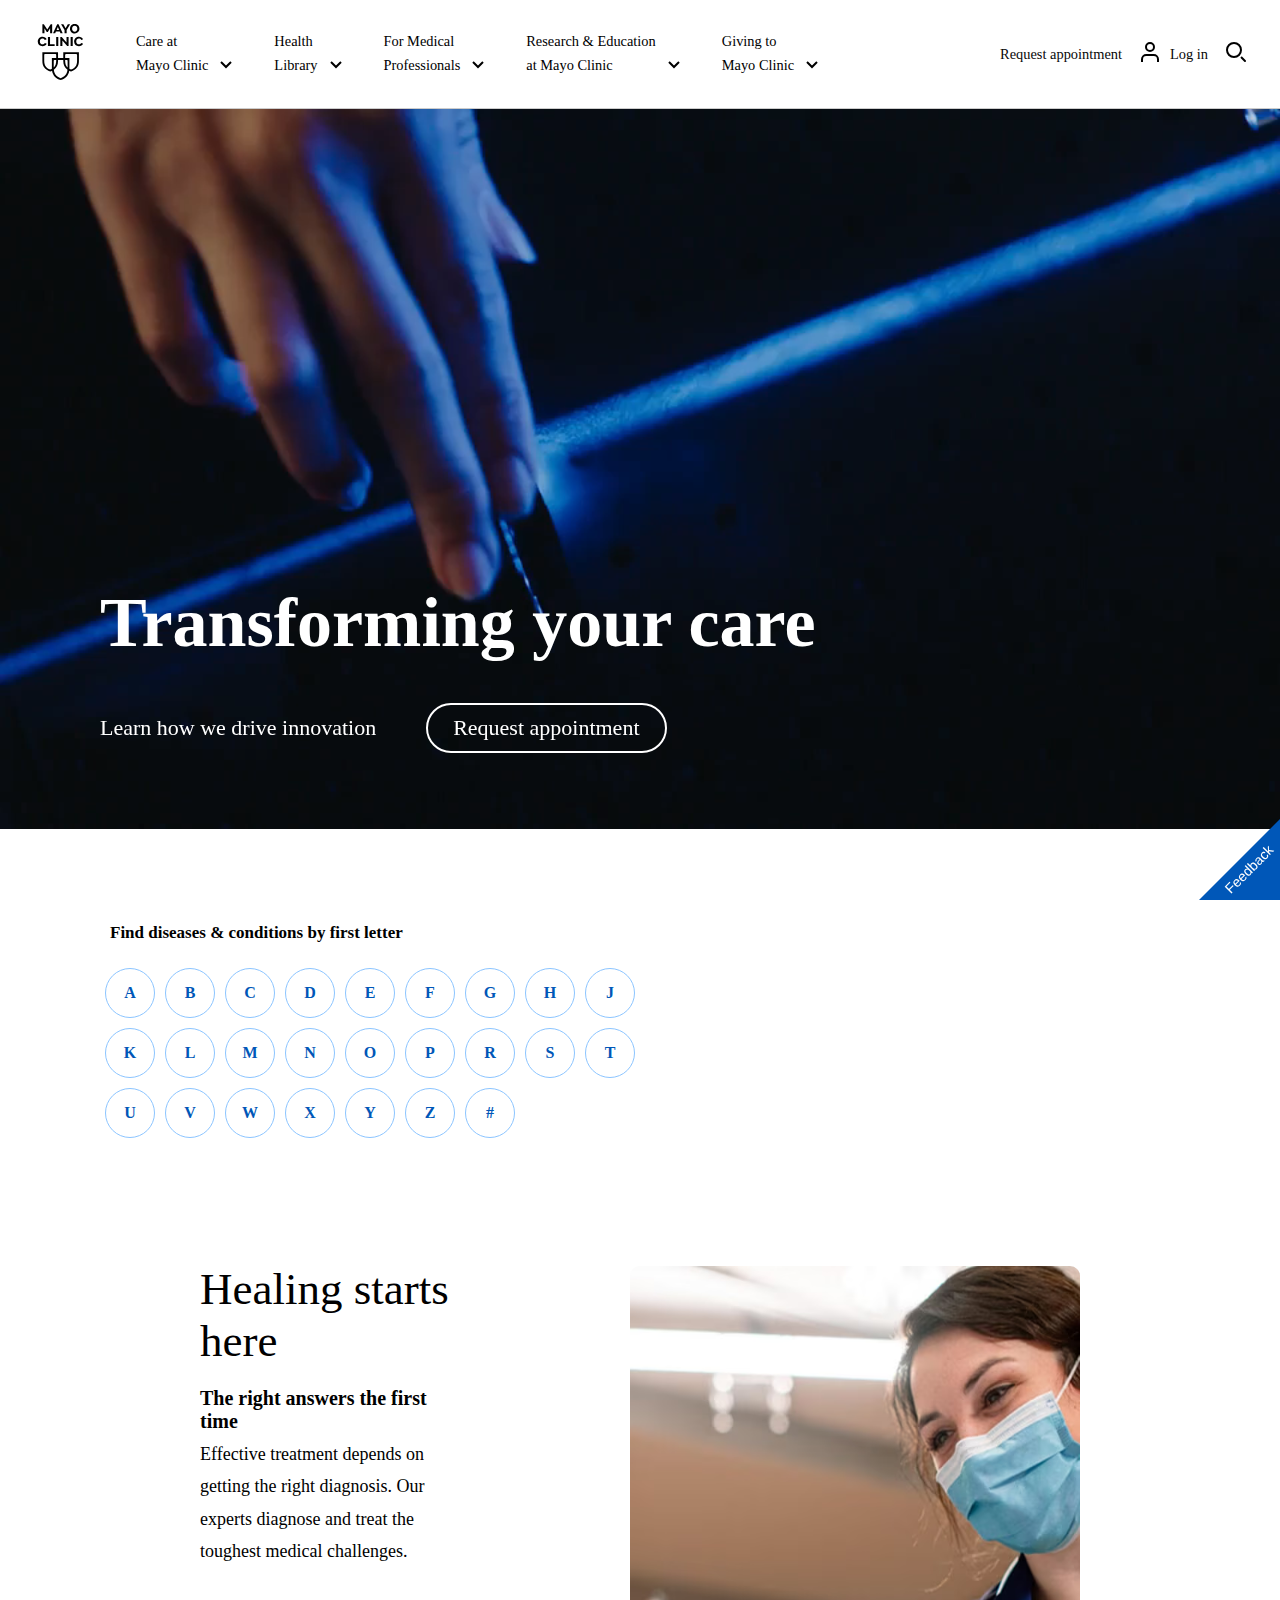
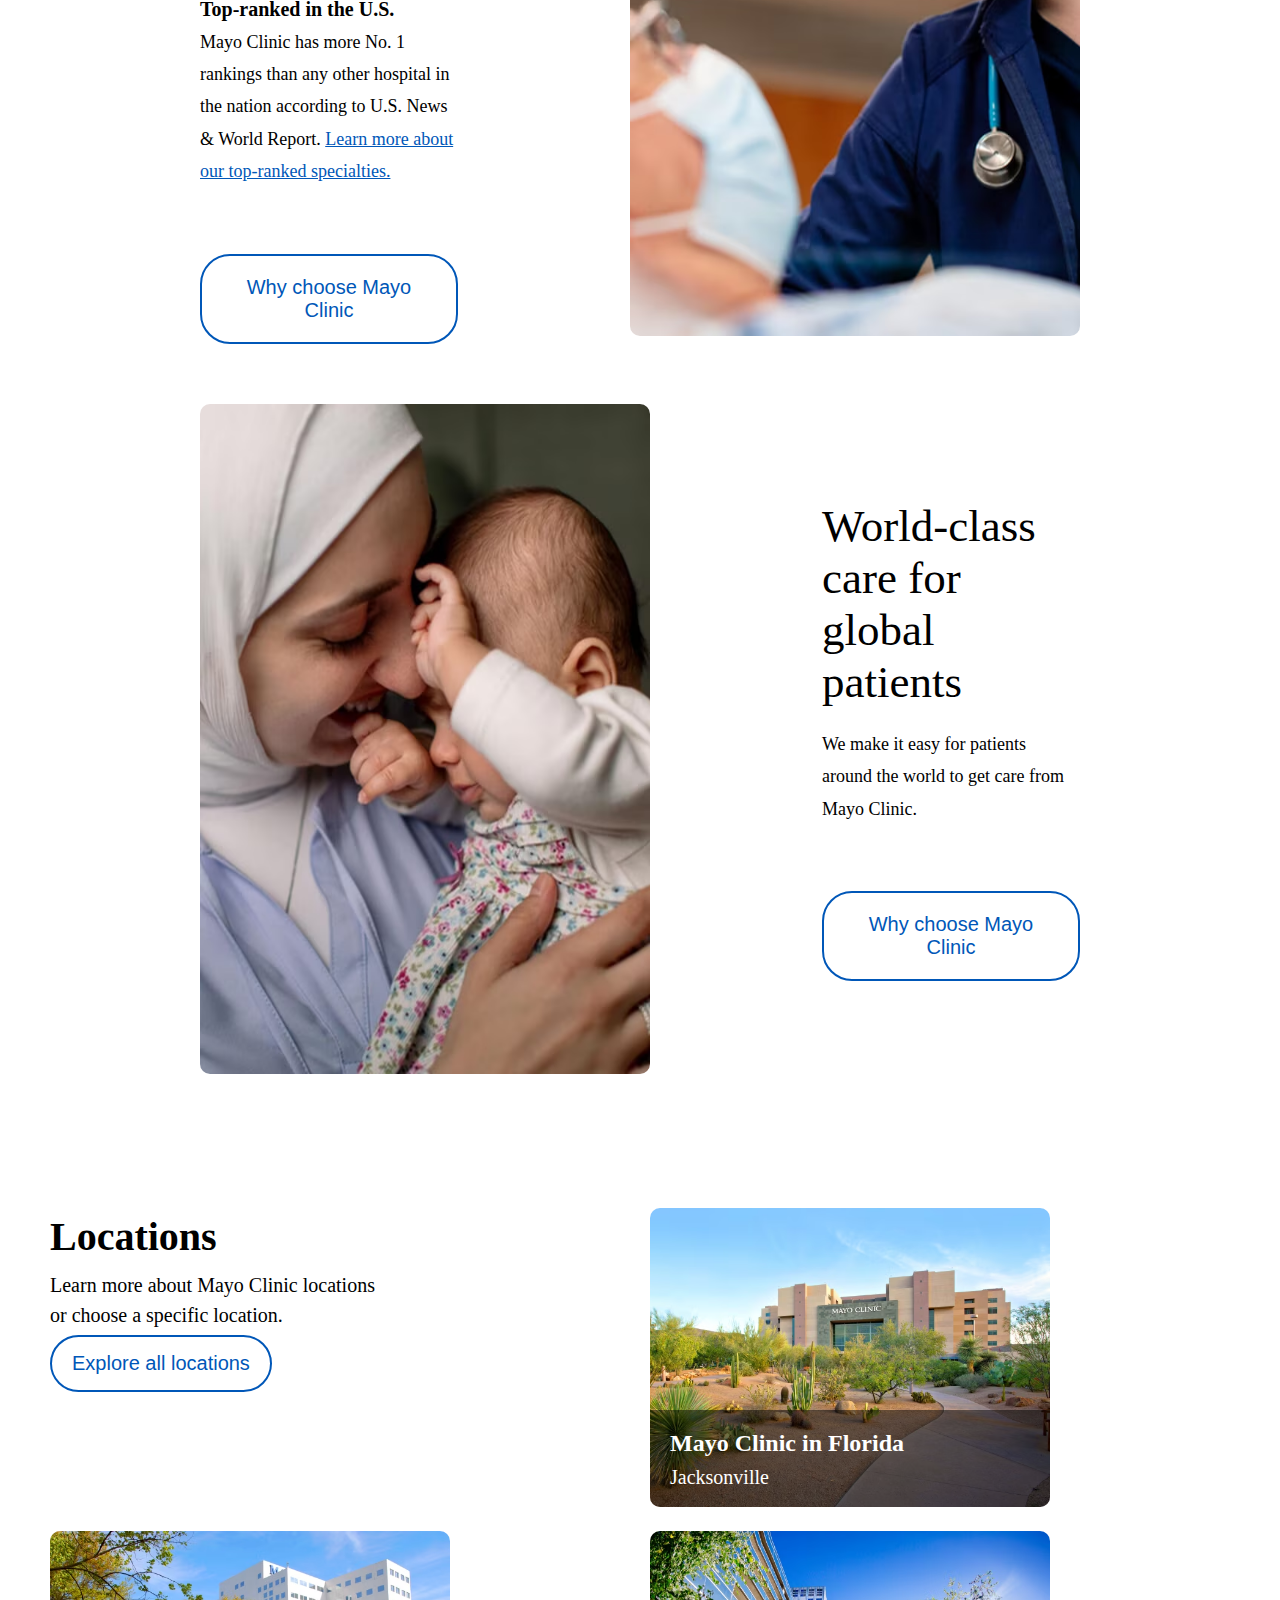
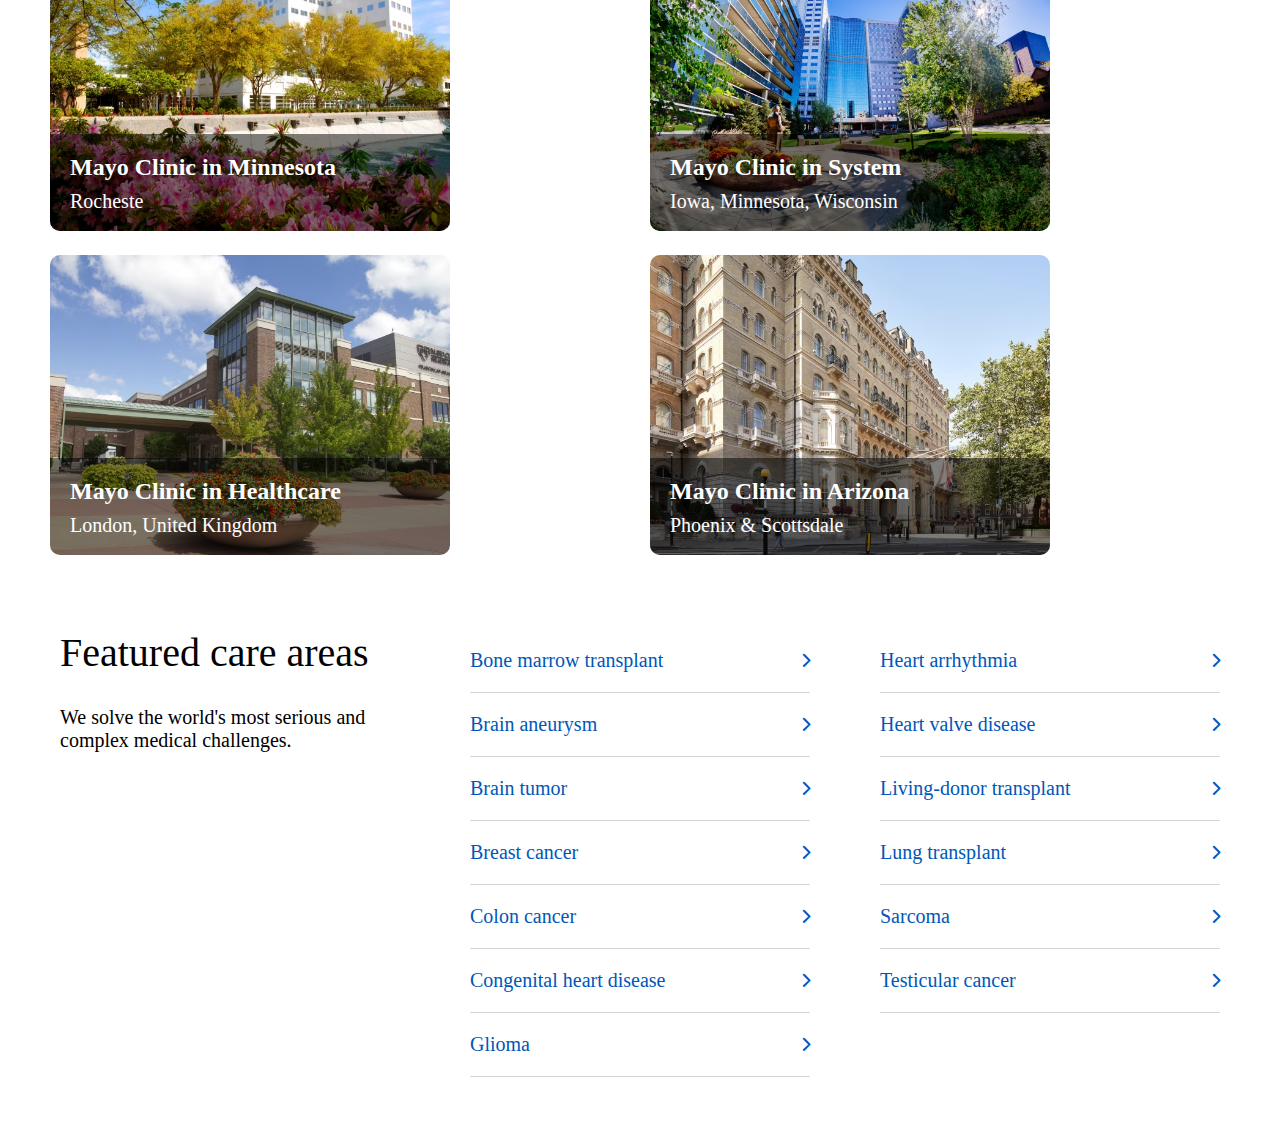
==== commit d4d9fac6: "Update Home page" ====
--- a/index.html
+++ b/index.html
@@ -6,8 +6,7 @@
     <link rel="stylesheet" href="css/header.css" />
     <link rel="stylesheet" href="css/about-mayo-clinic.css" />
     <!-- start font awesome icon -->
-    <link rel="stylesheet" href="css/all.min.css" />
-    <link rel="stylesheet" href="css/framework.css" />
+    <link rel="stylesheet" href="./css/all.min.css" />
     <!-- end font awesome icon -->
     <link
       rel="stylesheet"
@@ -1253,7 +1252,7 @@
           </p>
           <br />
           <br />
-          <span>Why choose Mayo Clinic</span>
+          <button>Why choose Mayo Clinic</button>
         </div>
         <div class="image">
           <img src="image/img1.avif" alt="#" />
@@ -1271,7 +1270,7 @@
           </p>
           <br />
           <br />
-          <span>Why choose Mayo Clinic</span>
+          <button>Why choose Mayo Clinic</button>
         </div>
       </div>
     </div>
@@ -1287,33 +1286,33 @@
       <div class="box">
         <img src="image/i1.avif" alt="#" />
         <div class="text">
-          <h2>Mayo Clinic in Arizona</h2>
+          <h2>Mayo Clinic in Florida</h2>
           <i></i>
-          <p>Phoenix & Scottsdale</p>
+          <p>Jacksonville</p>
         </div>
       </div>
       <div class="box">
         <img src="image/i2.avif" alt="#" />
         <div class="text">
-          <h2>Mayo Clinic in Arizona</h2>
+          <h2>Mayo Clinic in Minnesota</h2>
           <i></i>
-          <p>Phoenix & Scottsdale</p>
+          <p>Rocheste</p>
         </div>
       </div>
       <div class="box">
         <img src="image/i3.avif" alt="#" />
         <div class="text">
-          <h2>Mayo Clinic in Arizona</h2>
+          <h2>Mayo Clinic in System</h2>
           <i></i>
-          <p>Phoenix & Scottsdale</p>
+          <p>Iowa, Minnesota, Wisconsin</p>
         </div>
       </div>
       <div class="box">
         <img src="image/i4.avif" alt="#" />
         <div class="text">
-          <h2>Mayo Clinic in Arizona</h2>
+          <h2>Mayo Clinic in Healthcare</h2>
           <i></i>
-          <p>Phoenix & Scottsdale</p>
+          <p>London, United Kingdom</p>
         </div>
       </div>
       <div class="box">
@@ -1325,7 +1324,72 @@
         </div>
       </div>
     </div>
-
+    <div class="links">
+      <div class="box">
+        <div class="text">
+          <h1>Featured care areas</h1>
+          <p>
+            We solve the world's most serious and complex medical challenges.
+          </p>
+        </div>
+      </div>
+      <div class="box">
+        <div class="link">
+          <p>Bone marrow transplant</p>
+          <i class="fa-solid fa-chevron-right"></i>
+        </div>
+        <div class="link">
+          <p>Brain aneurysm</p>
+          <i class="fa-solid fa-chevron-right"></i>
+        </div>
+        <div class="link">
+          <p>Brain tumor</p>
+          <i class="fa-solid fa-chevron-right"></i>
+        </div>
+        <div class="link">
+          <p>Breast cancer</p>
+          <i class="fa-solid fa-chevron-right"></i>
+        </div>
+        <div class="link">
+          <p>Colon cancer</p>
+          <i class="fa-solid fa-chevron-right"></i>
+        </div>
+        <div class="link">
+          <p>Congenital heart disease</p>
+          <i class="fa-solid fa-chevron-right"></i>
+        </div>
+        <div class="link">
+          <p>Glioma</p>
+          <i class="fa-solid fa-chevron-right"></i>
+        </div>
+      </div>
+      <div class="box">
+        <div class="link">
+          <p>Heart arrhythmia</p>
+          <i class="fa-solid fa-chevron-right"></i>
+        </div>
+        <div class="link">
+          <p>Heart valve disease</p>
+          <i class="fa-solid fa-chevron-right"></i>
+        </div>
+        <div class="link">
+          <p>Living-donor transplant</p>
+          <i class="fa-solid fa-chevron-right"></i>
+        </div>
+        <div class="link">
+          <p>Lung transplant</p>
+          <i class="fa-solid fa-chevron-right"></i>
+        </div>
+        <div class="link">
+          <p>Sarcoma</p>
+          <i class="fa-solid fa-chevron-right"></i>
+        </div>
+        <div class="link">
+          <p>Testicular cancer</p>
+          <i class="fa-solid fa-chevron-right"></i>
+        </div>
+      </div>
+    </div>
     <!--End home -->
   </body>
 </html>
--- a/css/header.css
+++ b/css/header.css
@@ -615,11 +615,22 @@
   padding-right: 50px;
 }
 
+.content .text .text1 p:hover {
+  text-decoration: underline;
+  cursor: pointer;
+}
+
 .content .text .text2 {
   border: 2px solid #fff;
   border-radius: 40px;
   padding: 10px 25px;
   cursor: pointer;
+}
+
+.content .text .text2:hover {
+  color: #ffffffe1;
+  border-color: #ffffffe1;
+  transition: 0.3s;
 }
 
 .letters {
@@ -685,18 +696,36 @@
   font-weight: bold;
   padding-bottom: 5px;
 }
+
 .doctor .contentdoc .text p {
   padding-bottom: 30px;
   line-height: 1.8;
   font-size: 18px;
 }
-.doctor .contentdoc .text span {
+
+.doctor .contentdoc .text a {
+  color: #0057b8;
+}
+
+.doctor .contentdoc .text a:hover {
+  color: #5ca0e3;
+  transition: 0.3s;
+}
+
+.doctor .contentdoc .text button {
   cursor: pointer;
   padding: 20px;
   font-size: 20px;
   color: #0057b8;
   border: 2px solid #0057b8;
+  background-color: white;
   border-radius: 30px;
+}
+
+.doctor .contentdoc .text button:hover {
+  color: #5ca0e3;
+  border-color: #5ca0e3;
+  transition: 0.3s;
 }
 
 .doctor .contentdoc .image img {
@@ -723,36 +752,81 @@
   bottom: 4px;
   left: 0px;
   color: white;
+  width: 400px;
   background-color: #00000080;
-  width: fit-content;
-  padding: 20px 107px 23px 71px;
+  padding: 20px 20px 10px 20px;
   z-index: 2;
   border-radius: 0px 0px 10px 10px;
 }
 
 .locations .box h1 {
   font-size: 40px;
-  padding: 20px 0;
+  padding: 5px 0;
+  /* width: fit-content; */
 }
 
 .locations .box p {
   font-size: 20px;
   line-height: 1.5;
-  padding: 20px 0;
+  padding: 5px 0;
 }
 
 .locations .box input {
   padding: 15px 20px;
   font-size: 20px;
   background-color: white;
-  color: #5ca0e3;
+  color: #0057b8;
   border: 2px solid #0057b8;
   border-radius: 30px;
   cursor: pointer;
+}
+
+.locations .box input:hover {
+  color: #5ca0e3;
+  transition: 0.3s;
 }
 
 .locations .box img {
   width: 400px;
   border-radius: 10px;
 }
+
+.links {
+  display: grid;
+  grid-template-columns: repeat(auto-fill, minmax(300px, 1fr));
+  gap: 70px;
+  padding: 50px 60px;
+}
+
+.links .box h1 {
+  padding-bottom: 30px;
+  font-weight: normal;
+  font-size: 40px;
+}
+
+.links .box p {
+  font-size: 20px;
+}
+
+.links .box .link {
+  display: flex;
+  justify-content: space-between;
+  align-items: center;
+  color: #0057b8;
+  font-size: 20px;
+  padding: 20px 0;
+  border-bottom: 1px solid #d6d6d6;
+  cursor: pointer;
+}
+
+.links .box .link:hover p {
+  text-decoration: underline;
+  transition: 0.2s;
+  color: #5ca0e3;
+}
+
+.links .box .link i {
+  font-size: 15px;
+  font-weight: bold;
+}
 /* End Home */
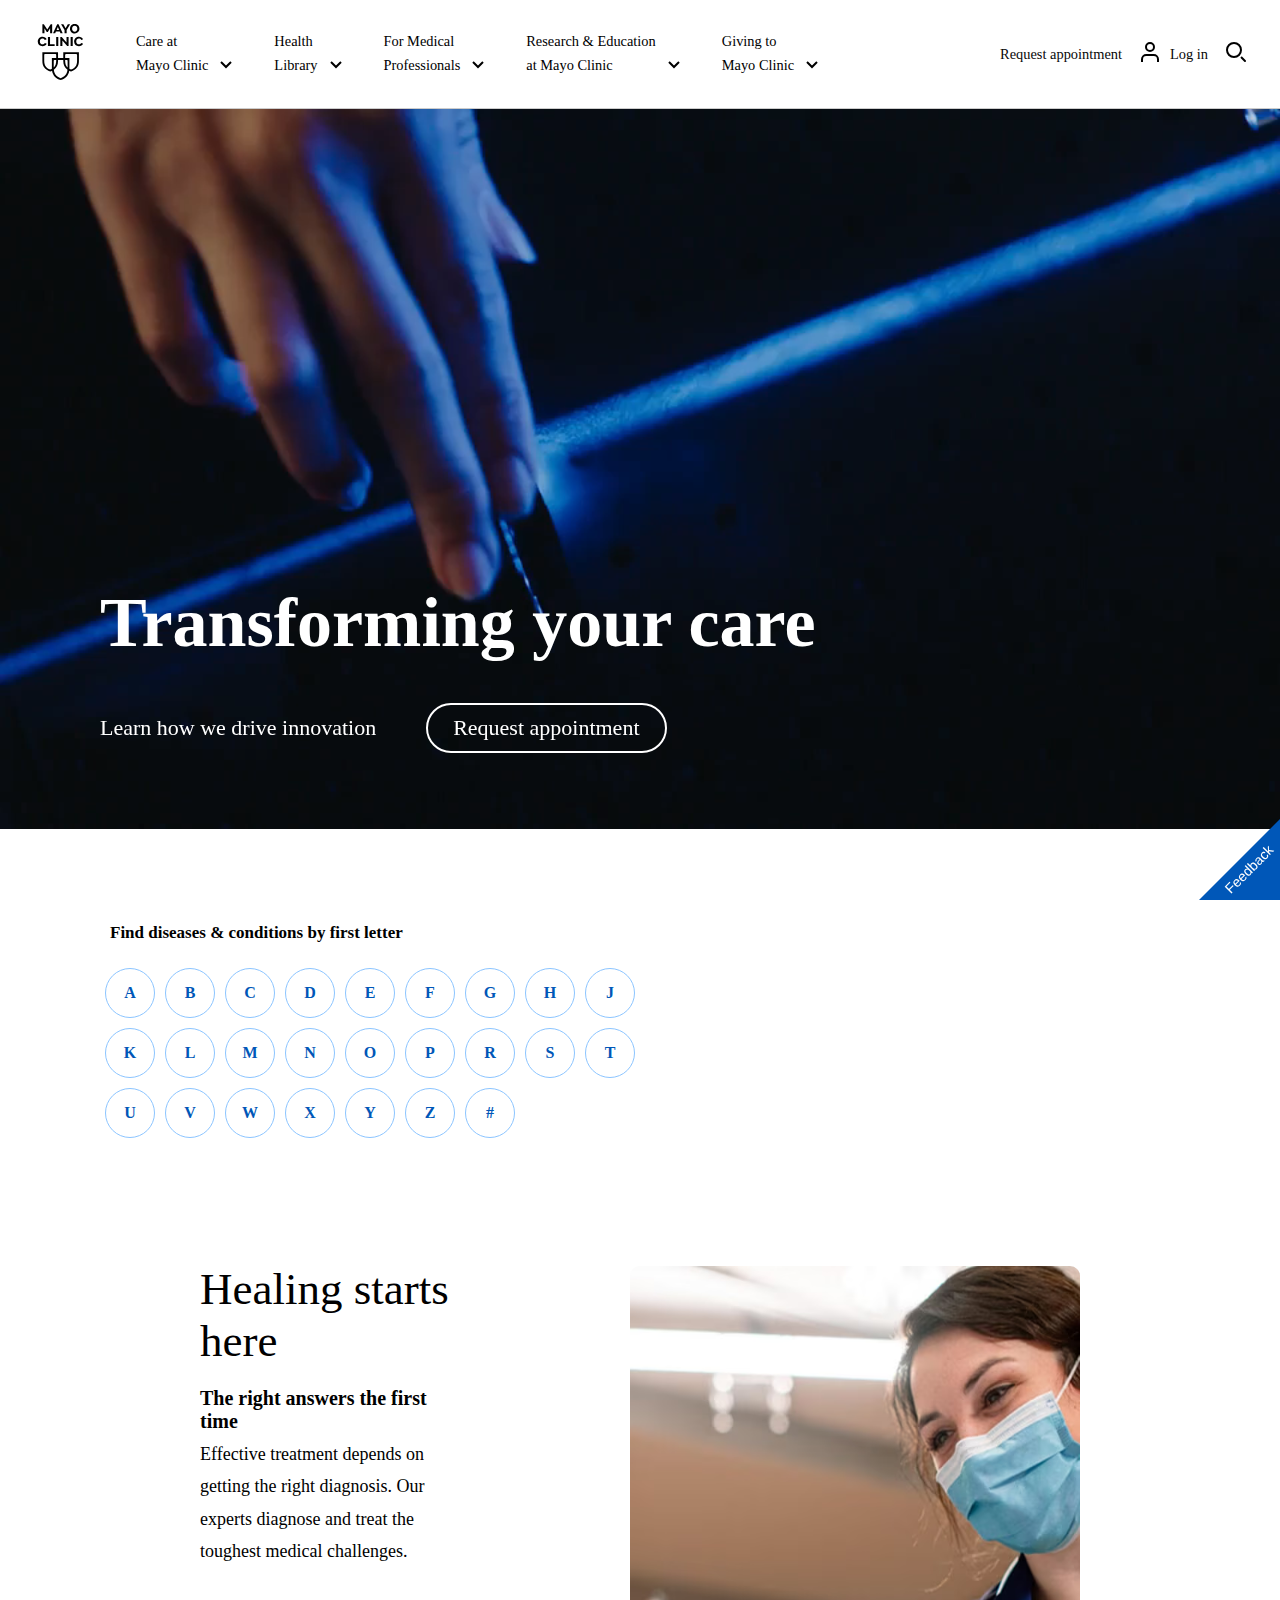
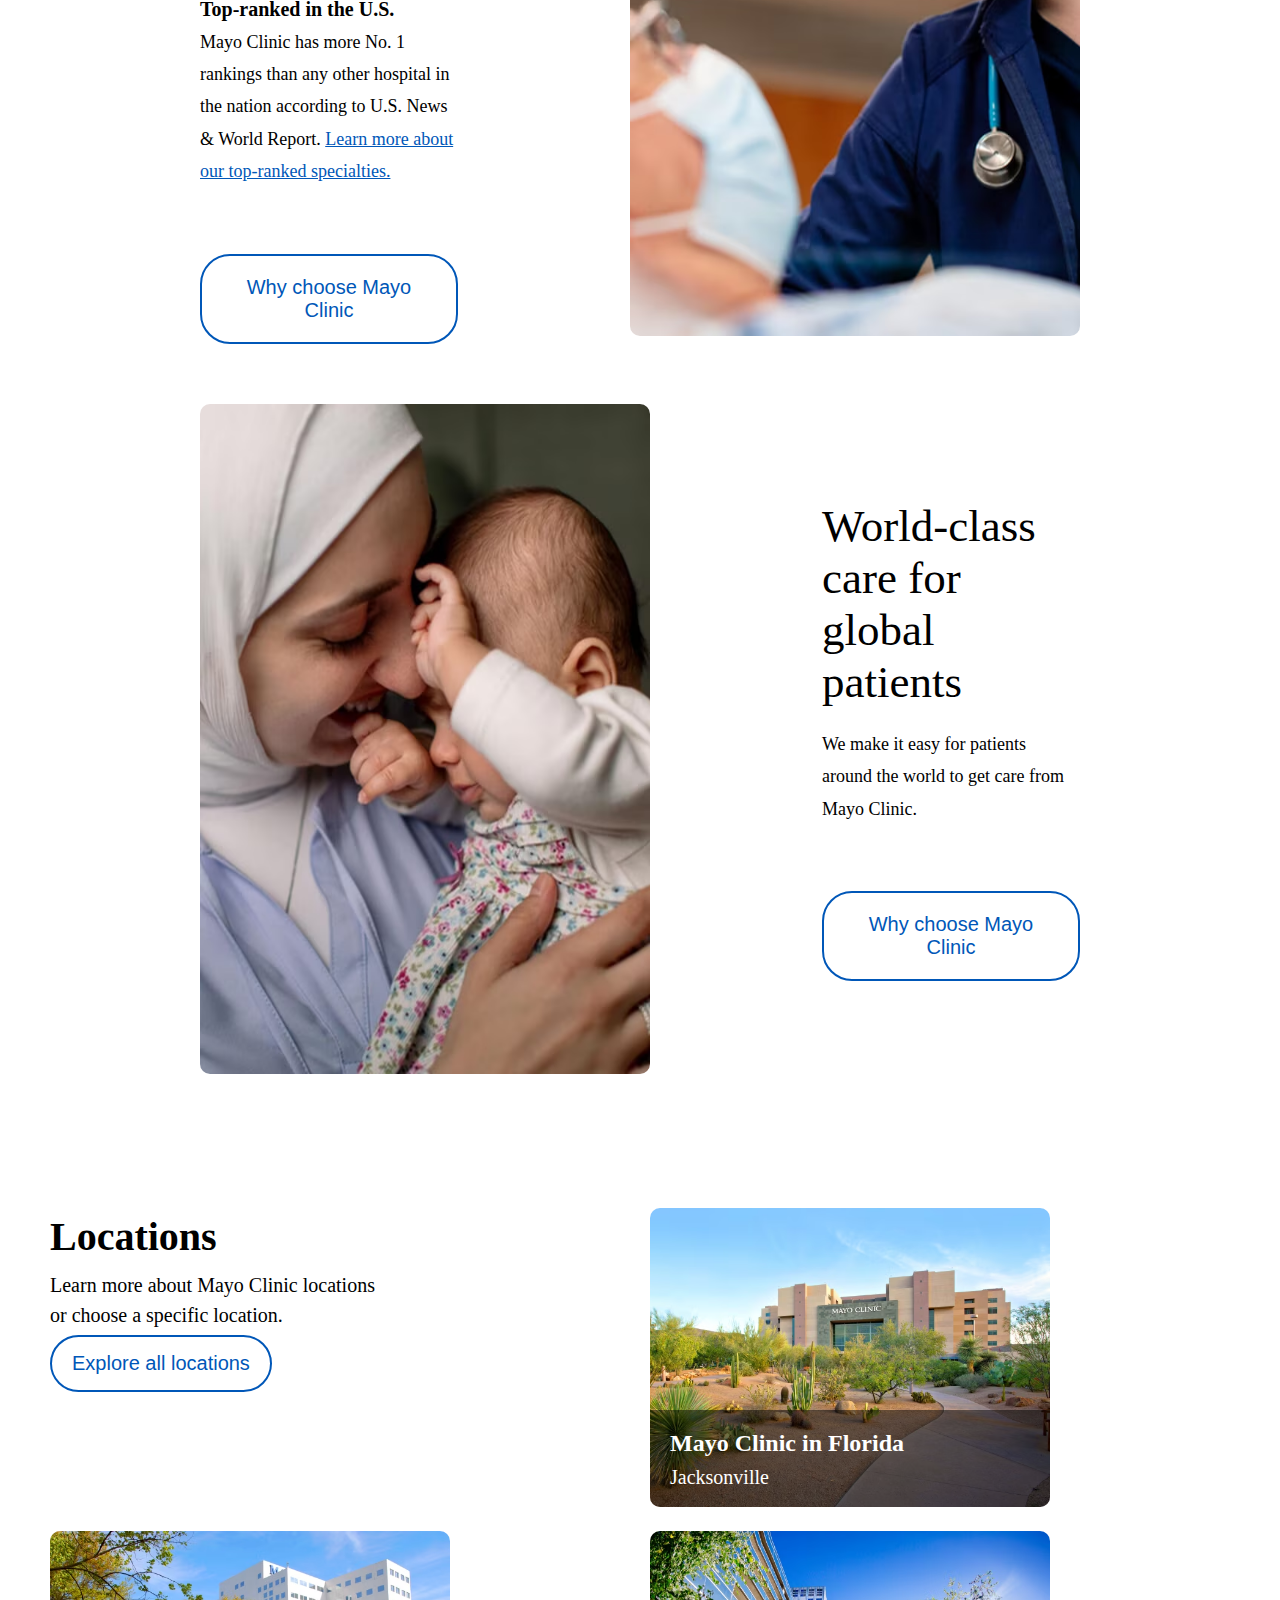
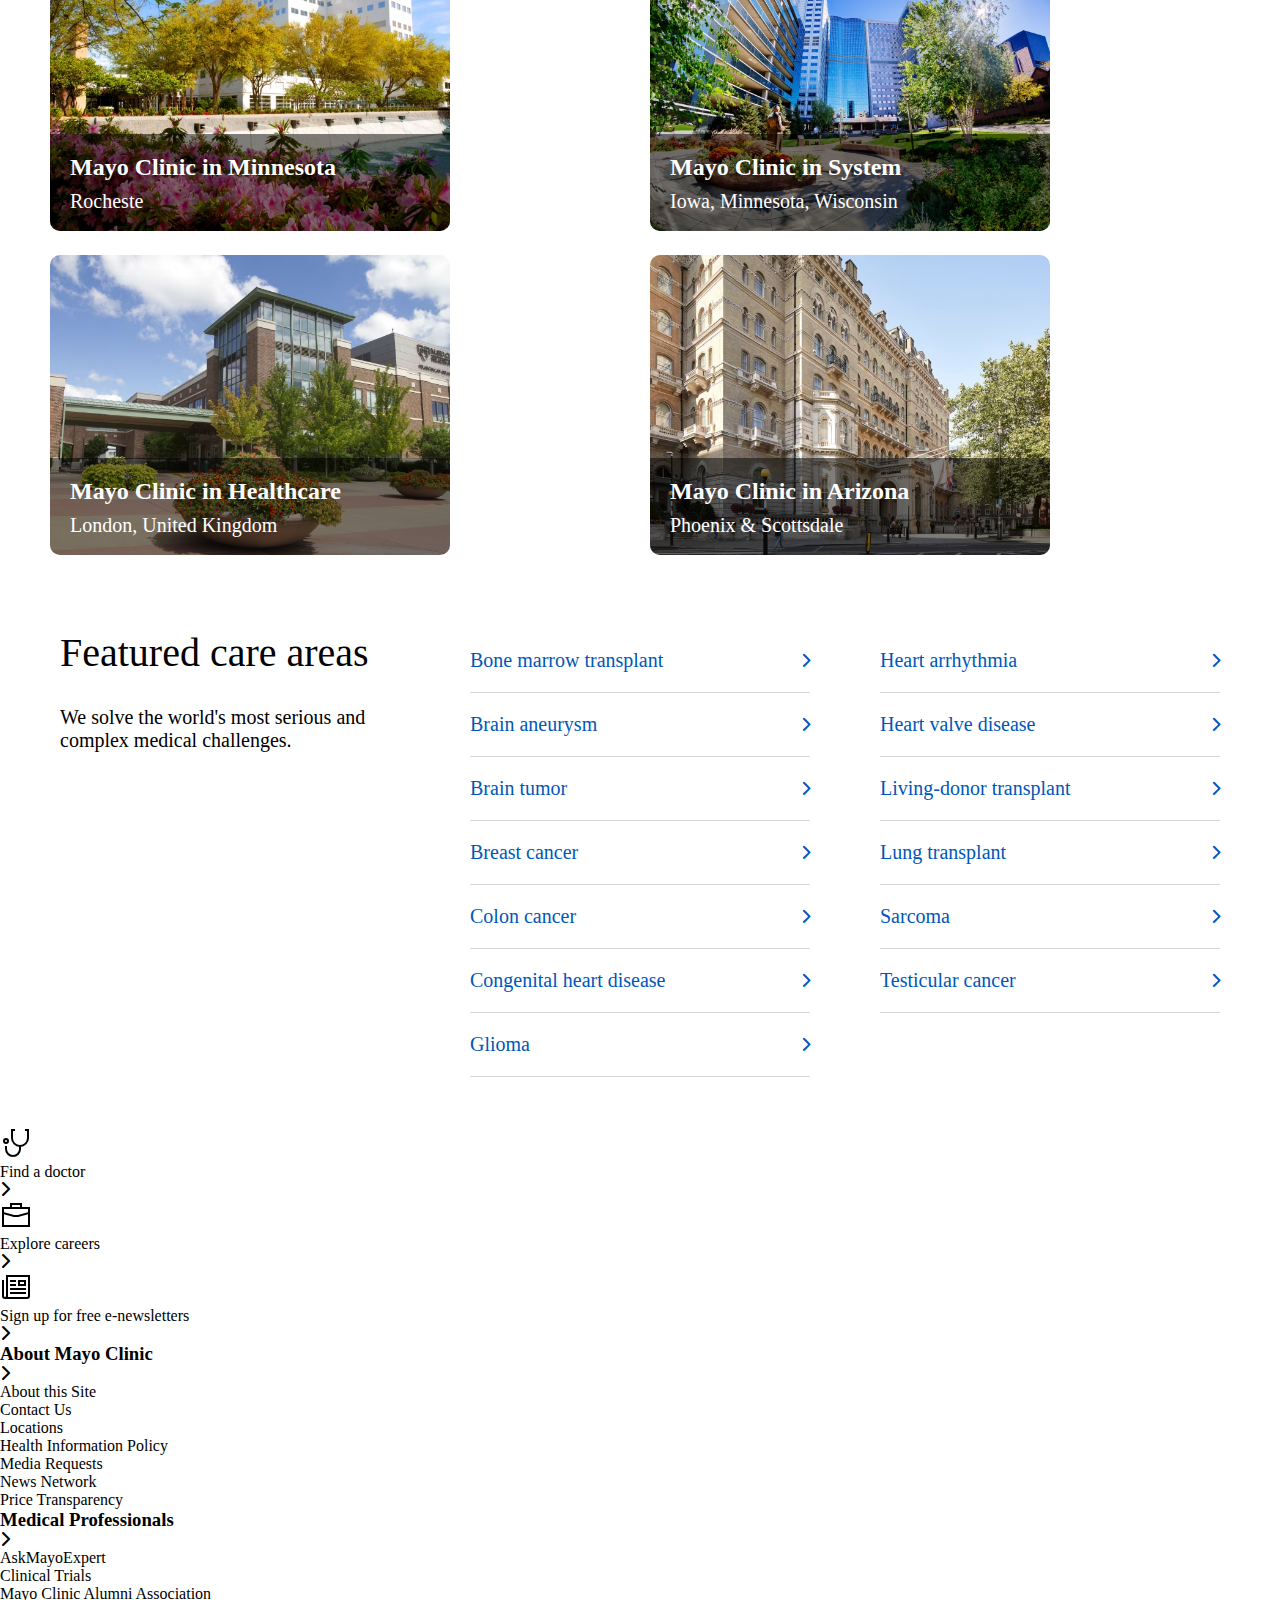
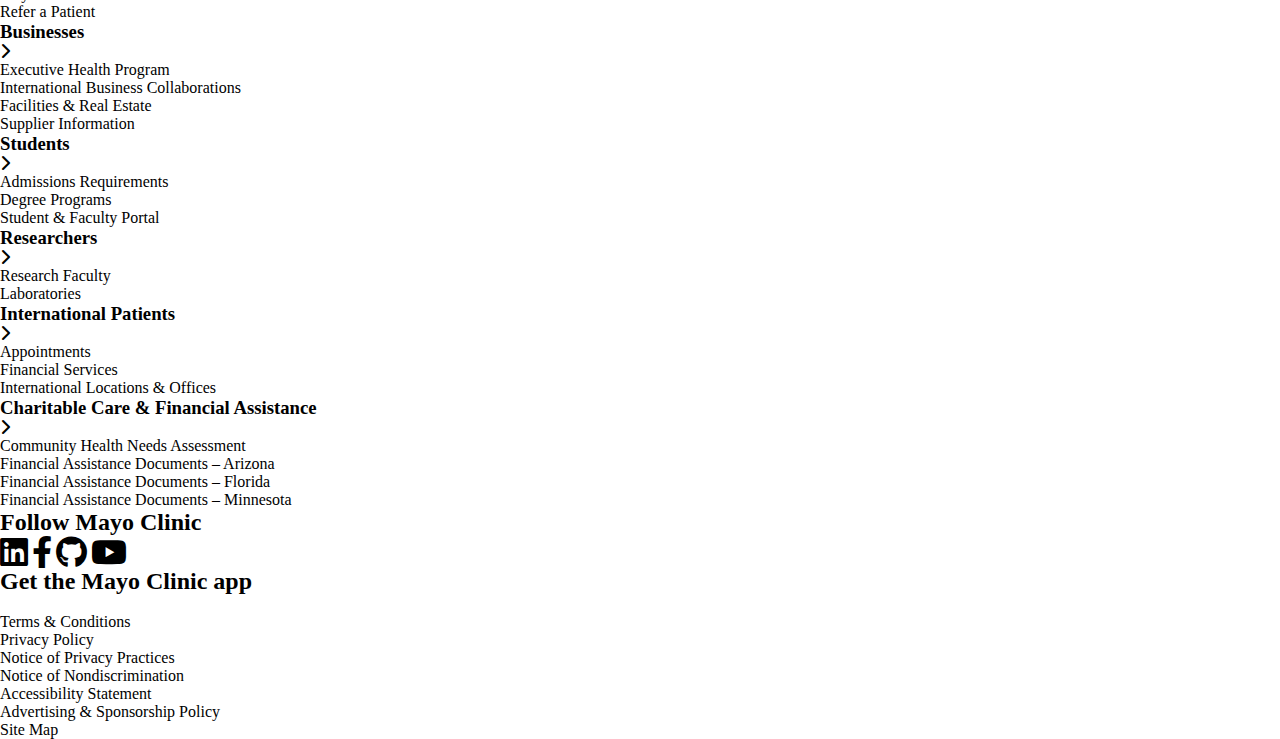
==== commit 28386bac: "final" ====
--- a/index.html
+++ b/index.html
@@ -4,6 +4,7 @@
     <meta charset="UTF-8" />
     <meta name="viewport" content="width=device-width, initial-scale=1.0" />
     <link rel="stylesheet" href="css/header.css" />
+    <link rel="stylesheet" href="css/master.css" />
     <link rel="stylesheet" href="css/about-mayo-clinic.css" />
     <!-- start font awesome icon -->
     <link rel="stylesheet" href="./css/all.min.css" />
@@ -187,7 +188,7 @@
                       <div class="ulcont">
                         <ul class="links">
                           <li>
-                            <a href="#"> Drugs & Supplements</a>
+                            <a href="dugs and supplements.html"> Drugs & Supplements</a>
                           </li>
                           <li>
                             <a href="#"> Healthy Lifestyle</a>
@@ -470,7 +471,7 @@
                             <a href="#"> Give Now</a>
                           </li>
                           <li>
-                            <a href="#"> Giving to Mayo Clinic</a>
+                            <a href="Giving To Mayo Clinic.html"> Giving to Mayo Clinic</a>
                           </li>
                         </ul>
                       </div>
@@ -852,7 +853,7 @@
                             <div class="ulcont">
                               <ul class="links">
                                 <li>
-                                  <a href="#"> Drugs & Supplements</a>
+                                  <a href="dugs and supplements.html"> Drugs & Supplements</a>
                                 </li>
                                 <li>
                                   <a href="#"> Healthy Lifestyle</a>
@@ -1103,7 +1104,7 @@
                           </div>
                         </div>
                         <li class="ll5">
-                          <span><a href="#">Giving to Mayo Clinic</a></span>
+                          <span><a href="Giving To Mayo Clinic.html">Giving to Mayo Clinic</a></span>
                           <span
                             ><svg
                               width="16"
@@ -1126,7 +1127,7 @@
                                   <a href="#"> Give Now</a>
                                 </li>
                                 <li>
-                                  <a href="#"> Giving to Mayo Clinic</a>
+                                  <a href="Giving To Mayo Clinic.html"> Giving to Mayo Clinic</a>
                                 </li>
                               </ul>
                             </div>
@@ -1324,7 +1325,7 @@
         </div>
       </div>
     </div>
-    <div class="links">
+    <div class="linkss">
       <div class="box">
         <div class="text">
           <h1>Featured care areas</h1>
@@ -1390,6 +1391,171 @@
         </div>
       </div>
     </div>
+    <!-- Start footer -->
+    <div class="footer">
+      <div class="container">
+        <div class="box">
+          <div class="icon omar">
+            <svg
+              class="mc-icon"
+              xmlns="http://www.w3.org/2000/svg"
+              fill="currentColor"
+              aria-hidden="true"
+              width="32"
+              height="32"
+              viewBox="0 0 32 32"
+              data-di-res-id="11281c02-b332778"
+              data-di-rand="1710622278646"
+            >
+              <path
+                d="M6,17a3,3,0,1,1,3-3A3,3,0,0,1,6,17Zm0-4a1,1,0,1,0,1,1A1,1,0,0,0,6,13Z"
+              ></path>
+              <path
+                d="M19,18v4A6,6,0,0,1,7,22V19.05H5V22a8,8,0,0,0,16,0V18Z"
+              ></path>
+              <path
+                d="M25,2V4h2v7a7,7,0,0,1-14,0V4h2V2H11v9h0a9,9,0,0,0,18,0V2Z"
+              ></path>
+            </svg>
+            <p>Find a doctor</p>
+            <i class="fa-solid fa-chevron-right"></i>
+          </div>
+          <div class="icon omar">
+            <svg
+              class="mc-icon"
+              xmlns="http://www.w3.org/2000/svg"
+              fill="currentColor"
+              aria-hidden="true"
+              width="32"
+              height="32"
+              viewBox="0 0 32 32"
+              data-di-res-id="a9947b67-55a439f7"
+              data-di-rand="1710622278647"
+            >
+              <path
+                d="M22,8V4H10V8H2V28H30V8ZM12,6h8V8H12Zm-2,4H28v3.23615L17.86621,16H14.13379L4,13.23615V10ZM4,26V15.30933l9.73682,2.65551L18.13379,18,28,15.30933V26Z"
+              ></path>
+            </svg>
+            <p>Explore careers</p>
+            <i class="fa-solid fa-chevron-right"></i>
+          </div>
+          <div class="icon omar">
+            <svg
+              class="mc-icon"
+              xmlns="http://www.w3.org/2000/svg"
+              fill="currentColor"
+              aria-hidden="true"
+              width="32"
+              height="32"
+              viewBox="0 0 32 32"
+              data-di-res-id="f1f76b31-739d18f"
+              data-di-rand="1710622278648"
+            >
+              <path
+                d="M10,11V9h6v2Zm6,4V13H10v2Zm10,4V17H10v2Zm0,4V21H10v2ZM30,4V25a3,3,0,0,1-3,3H4.99837A2.99838,2.99838,0,0,1,2,25.00163V9H4V25a1,1,0,0,0,1,1H5a1,1,0,0,0,1-1V4ZM28,6H8V26H27a1,1,0,0,0,1-1ZM26,9v6H18V9Zm-2,2H20v2h4Z"
+              ></path>
+            </svg>
+            <p>Sign up for free e-newsletters</p>
+            <i class="fa-solid fa-chevron-right"></i>
+          </div>
+          <div class="omar">
+            <h3>About Mayo Clinic</h3>
+            <i class="fa-solid fa-chevron-right"></i>
+          </div>
+          <p>About this Site</p>
+          <p>Contact Us</p>
+          <p>Locations</p>
+          <p>Health Information Policy</p>
+          <p>Media Requests</p>
+          <p>News Network</p>
+          <p>Price Transparency</p>
+        </div>
+        <div class="box">
+          <div class="omar">
+            <h3>Medical Professionals</h3>
+            <i class="fa-solid fa-chevron-right"></i>
+          </div>
+          <p>AskMayoExpert</p>
+          <p>Clinical Trials</p>
+          <p>Mayo Clinic Alumni Association</p>
+          <p>Refer a Patient</p>
+          <div class="omar">
+            <h3>Businesses</h3>
+            <i class="fa-solid fa-chevron-right"></i>
+          </div>
+          <p>Executive Health Program</p>
+          <p>International Business Collaborations</p>
+          <p>Facilities & Real Estate</p>
+          <p>Supplier Information</p>
+          <div class="omar">
+            <h3>Students</h3>
+            <i class="fa-solid fa-chevron-right"></i>
+          </div>
+          <p>Admissions Requirements</p>
+          <p>Degree Programs</p>
+          <p>Student & Faculty Portal</p>
+        </div>
+        <div class="box">
+          <div class="omar">
+            <h3>Researchers</h3>
+            <i class="fa-solid fa-chevron-right"></i>
+          </div>
+          <p>Research Faculty</p>
+          <p>Laboratories</p>
+          <div class="omar">
+            <h3>International Patients</h3>
+            <i class="fa-solid fa-chevron-right"></i>
+          </div>
+          <p>Appointments</p>
+          <p>Financial Services</p>
+          <p>International Locations & Offices</p>
+          <div class="omar">
+            <h3>Charitable Care & Financial Assistance</h3>
+            <i class="fa-solid fa-chevron-right"></i>
+          </div>
+          <p>Community Health Needs Assessment</p>
+          <p>Financial Assistance Documents – Arizona</p>
+          <p>Financial Assistance Documents – Florida</p>
+          <p>Financial Assistance Documents – Minnesota</p>
+        </div>
+      </div>
+      <div class="tall">
+        <dic class="left">
+          <h2>Follow Mayo Clinic</h2>
+          <div class="icons">
+            <i class="fa-brands fa-linkedin fa-2x"></i>
+            <i class="fa-brands fa-facebook-f fa-2x"></i>
+            <i class="fa-brands fa-github fa-2x"></i>
+            <i class="fa-brands fa-youtube fa-2x"></i>
+          </div>
+        </dic>
+        <dic class="right">
+          <h2>Get the Mayo Clinic app</h2>
+          <div class="image">
+            <img
+              src="https://assets.mayoclinic.org/content/dam/mayoclinic/badges/Google_Play_Store_badge_EN.svg"
+              alt=""
+            />
+            <img
+              src="https://assets.mayoclinic.org/content/dam/mayoclinic/badges/App_Store_Badge_EN.svg"
+              alt=""
+            />
+          </div>
+        </dic>
+      </div>
+    </div>
+    <div class="under">
+      <div class="links">
+        <p>Terms & Conditions</p>
+        <p>Privacy Policy</p>
+        <p>Notice of Privacy Practices</p>
+        <p>Notice of Nondiscrimination</p>
+        <p>Accessibility Statement</p>
+        <p>Advertising & Sponsorship Policy</p>
+        <p>Site Map</p>
+      </div>
+    </div>
+    <!-- End footer -->
     <!--End home -->
   </body>
 </html>
--- a/css/header.css
+++ b/css/header.css
@@ -142,7 +142,7 @@
 .mega-menu6 {
   position: absolute;
   left: 0;
-  top: 109px;
+  top: 108px;
   width: 100%;
   background-color: white;
   border-bottom: 3px solid var(--main-color);
@@ -512,12 +512,21 @@
 .gi4 {
   border-bottom: none;
 }
+
 @media (max-width: 904px) {
   .pad {
     padding: 1rem 0rem;
   }
   .lf {
     margin: 0rem 1rem;
+  }
+  .mega-menu,
+  .mega-menu2,
+  .mega-menu3,
+  .mega-menu4,
+  .mega-menu5,
+  .mega-menu6 {
+    top: 92px;
   }
 }
 
@@ -582,251 +591,4 @@
   color: #ffffff;
   font-size: 14px;
   font-weight: normal;
-}
-
-/* Start Home */
-.container {
-  position: relative;
-}
-
-.container video {
-  width: 100%;
-}
-.content {
-  position: absolute;
-  bottom: 80px;
-  padding-left: 100px;
-}
-.content h1 {
-  color: white;
-  font-family: normal;
-  font-size: 70px;
-  padding-bottom: 40px;
-}
-
-.content .text {
-  display: flex;
-  align-items: center;
-  color: white;
-  font-size: 22px;
-}
-
-.content .text .text1 {
-  padding-right: 50px;
-}
-
-.content .text .text1 p:hover {
-  text-decoration: underline;
-  cursor: pointer;
-}
-
-.content .text .text2 {
-  border: 2px solid #fff;
-  border-radius: 40px;
-  padding: 10px 25px;
-  cursor: pointer;
-}
-
-.content .text .text2:hover {
-  color: #ffffffe1;
-  border-color: #ffffffe1;
-  transition: 0.3s;
-}
-
-.letters {
-  padding: 70px 100px;
-}
-
-.letters p {
-  font-size: 17px;
-  font-weight: bold;
-  padding: 20px 10px;
-}
-
-.letters .let {
-  width: 50%;
-  display: flex;
-  flex-wrap: wrap;
-}
-
-.letters .let span {
-  width: 50px;
-  height: 50px;
-  display: flex;
-  font-weight: bold;
-  text-align: center;
-  align-items: center;
-  justify-content: center;
-  border: 1px solid #8cc5ff;
-  padding: 10px;
-  border-radius: 50%;
-  margin: 5px;
-  color: #0057b8;
-}
-
-.letters .let span:hover {
-  border-color: #0057b8;
-  cursor: pointer;
-  transition: 0.3s;
-}
-
-.doctor {
-  position: relative;
-  padding: 50px 200px;
-}
-
-.doctor .contentdoc {
-  display: flex;
-  justify-content: space-between;
-  align-items: center;
-  padding-bottom: 60px;
-}
-
-.doctor .contentdoc .text {
-  flex: 0.6;
-}
-.doctor .contentdoc .text h1 {
-  font-size: 45px;
-  font-weight: normal;
-  padding-bottom: 20px;
-}
-
-.doctor .contentdoc .text h3 {
-  font-size: 20px;
-  font-weight: bold;
-  padding-bottom: 5px;
-}
-
-.doctor .contentdoc .text p {
-  padding-bottom: 30px;
-  line-height: 1.8;
-  font-size: 18px;
-}
-
-.doctor .contentdoc .text a {
-  color: #0057b8;
-}
-
-.doctor .contentdoc .text a:hover {
-  color: #5ca0e3;
-  transition: 0.3s;
-}
-
-.doctor .contentdoc .text button {
-  cursor: pointer;
-  padding: 20px;
-  font-size: 20px;
-  color: #0057b8;
-  border: 2px solid #0057b8;
-  background-color: white;
-  border-radius: 30px;
-}
-
-.doctor .contentdoc .text button:hover {
-  color: #5ca0e3;
-  border-color: #5ca0e3;
-  transition: 0.3s;
-}
-
-.doctor .contentdoc .image img {
-  border-radius: 10px;
-  width: 450px;
-  height: 670px;
-  /* margin-left: 150px; */
-}
-
-.locations {
-  position: relative;
-  padding: 20px 50px;
-  display: grid;
-  grid-template-columns: repeat(auto-fill, minmax(400px, 1fr));
-  gap: 20px;
-}
-
-.locations .box {
-  position: relative;
-}
-
-.locations .box .text {
-  position: absolute;
-  bottom: 4px;
-  left: 0px;
-  color: white;
-  width: 400px;
-  background-color: #00000080;
-  padding: 20px 20px 10px 20px;
-  z-index: 2;
-  border-radius: 0px 0px 10px 10px;
-}
-
-.locations .box h1 {
-  font-size: 40px;
-  padding: 5px 0;
-  /* width: fit-content; */
-}
-
-.locations .box p {
-  font-size: 20px;
-  line-height: 1.5;
-  padding: 5px 0;
-}
-
-.locations .box input {
-  padding: 15px 20px;
-  font-size: 20px;
-  background-color: white;
-  color: #0057b8;
-  border: 2px solid #0057b8;
-  border-radius: 30px;
-  cursor: pointer;
-}
-
-.locations .box input:hover {
-  color: #5ca0e3;
-  transition: 0.3s;
-}
-
-.locations .box img {
-  width: 400px;
-  border-radius: 10px;
-}
-
-.links {
-  display: grid;
-  grid-template-columns: repeat(auto-fill, minmax(300px, 1fr));
-  gap: 70px;
-  padding: 50px 60px;
-}
-
-.links .box h1 {
-  padding-bottom: 30px;
-  font-weight: normal;
-  font-size: 40px;
-}
-
-.links .box p {
-  font-size: 20px;
-}
-
-.links .box .link {
-  display: flex;
-  justify-content: space-between;
-  align-items: center;
-  color: #0057b8;
-  font-size: 20px;
-  padding: 20px 0;
-  border-bottom: 1px solid #d6d6d6;
-  cursor: pointer;
-}
-
-.links .box .link:hover p {
-  text-decoration: underline;
-  transition: 0.2s;
-  color: #5ca0e3;
-}
-
-.links .box .link i {
-  font-size: 15px;
-  font-weight: bold;
-}
-/* End Home */
+}--- a/css/master.css
+++ b/css/master.css
@@ -0,0 +1,246 @@
+/* Start Home */
+.container {
+  position: relative;
+}
+
+.container video {
+  width: 100%;
+}
+.content {
+  position: absolute;
+  bottom: 80px;
+  padding-left: 100px;
+}
+.content h1 {
+  color: white;
+  font-family: normal;
+  font-size: 70px;
+  padding-bottom: 40px;
+}
+
+.content .text {
+  display: flex;
+  align-items: center;
+  color: white;
+  font-size: 22px;
+}
+
+.content .text .text1 {
+  padding-right: 50px;
+}
+
+.content .text .text1 p:hover {
+  text-decoration: underline;
+  cursor: pointer;
+}
+
+.content .text .text2 {
+  border: 2px solid #fff;
+  border-radius: 40px;
+  padding: 10px 25px;
+  cursor: pointer;
+}
+
+.content .text .text2:hover {
+  color: #ffffffe1;
+  border-color: #ffffffe1;
+  transition: 0.3s;
+}
+
+.letters {
+  padding: 70px 100px;
+}
+
+.letters p {
+  font-size: 17px;
+  font-weight: bold;
+  padding: 20px 10px;
+}
+
+.letters .let {
+  width: 50%;
+  display: flex;
+  flex-wrap: wrap;
+}
+
+.letters .let span {
+  width: 50px;
+  height: 50px;
+  display: flex;
+  font-weight: bold;
+  text-align: center;
+  align-items: center;
+  justify-content: center;
+  border: 1px solid #8cc5ff;
+  padding: 10px;
+  border-radius: 50%;
+  margin: 5px;
+  color: #0057b8;
+}
+
+.letters .let span:hover {
+  border-color: #0057b8;
+  cursor: pointer;
+  transition: 0.3s;
+}
+
+.doctor {
+  position: relative;
+  padding: 50px 200px;
+}
+
+.doctor .contentdoc {
+  display: flex;
+  justify-content: space-between;
+  align-items: center;
+  padding-bottom: 60px;
+}
+
+.doctor .contentdoc .text {
+  flex: 0.6;
+}
+.doctor .contentdoc .text h1 {
+  font-size: 45px;
+  font-weight: normal;
+  padding-bottom: 20px;
+}
+
+.doctor .contentdoc .text h3 {
+  font-size: 20px;
+  font-weight: bold;
+  padding-bottom: 5px;
+}
+
+.doctor .contentdoc .text p {
+  padding-bottom: 30px;
+  line-height: 1.8;
+  font-size: 18px;
+}
+
+.doctor .contentdoc .text a {
+  color: #0057b8;
+}
+
+.doctor .contentdoc .text a:hover {
+  color: #5ca0e3;
+  transition: 0.3s;
+}
+
+.doctor .contentdoc .text button {
+  cursor: pointer;
+  padding: 20px;
+  font-size: 20px;
+  color: #0057b8;
+  border: 2px solid #0057b8;
+  background-color: white;
+  border-radius: 30px;
+}
+
+.doctor .contentdoc .text button:hover {
+  color: #5ca0e3;
+  border-color: #5ca0e3;
+  transition: 0.3s;
+}
+
+.doctor .contentdoc .image img {
+  border-radius: 10px;
+  width: 450px;
+  height: 670px;
+  /* margin-left: 150px; */
+}
+
+.locations {
+  position: relative;
+  padding: 20px 50px;
+  display: grid;
+  grid-template-columns: repeat(auto-fill, minmax(400px, 1fr));
+  gap: 20px;
+}
+
+.locations .box {
+  position: relative;
+}
+
+.locations .box .text {
+  position: absolute;
+  bottom: 4px;
+  left: 0px;
+  color: white;
+  width: 400px;
+  background-color: #00000080;
+  padding: 20px 20px 10px 20px;
+  z-index: 2;
+  border-radius: 0px 0px 10px 10px;
+}
+
+.locations .box h1 {
+  font-size: 40px;
+  padding: 5px 0;
+  /* width: fit-content; */
+}
+
+.locations .box p {
+  font-size: 20px;
+  line-height: 1.5;
+  padding: 5px 0;
+}
+
+.locations .box input {
+  padding: 15px 20px;
+  font-size: 20px;
+  background-color: white;
+  color: #0057b8;
+  border: 2px solid #0057b8;
+  border-radius: 30px;
+  cursor: pointer;
+}
+
+.locations .box input:hover {
+  color: #5ca0e3;
+  transition: 0.3s;
+}
+
+.locations .box img {
+  width: 400px;
+  border-radius: 10px;
+}
+
+.linkss {
+  display: grid;
+  grid-template-columns: repeat(auto-fill, minmax(300px, 1fr));
+  gap: 70px;
+  padding: 50px 60px;
+}
+
+.linkss .box h1 {
+  padding-bottom: 30px;
+  font-weight: normal;
+  font-size: 40px;
+}
+
+.linkss .box p {
+  font-size: 20px;
+}
+
+.linkss .box .link {
+  display: flex;
+  justify-content: space-between;
+  align-items: center;
+  color: #0057b8;
+  font-size: 20px;
+  padding: 20px 0;
+  border-bottom: 1px solid #d6d6d6;
+  cursor: pointer;
+}
+
+.linkss .box .link:hover p {
+  text-decoration: underline;
+  transition: 0.2s;
+  color: #5ca0e3;
+}
+
+.linkss .box .link i {
+  font-size: 15px;
+  font-weight: bold;
+}
+/* End Home */
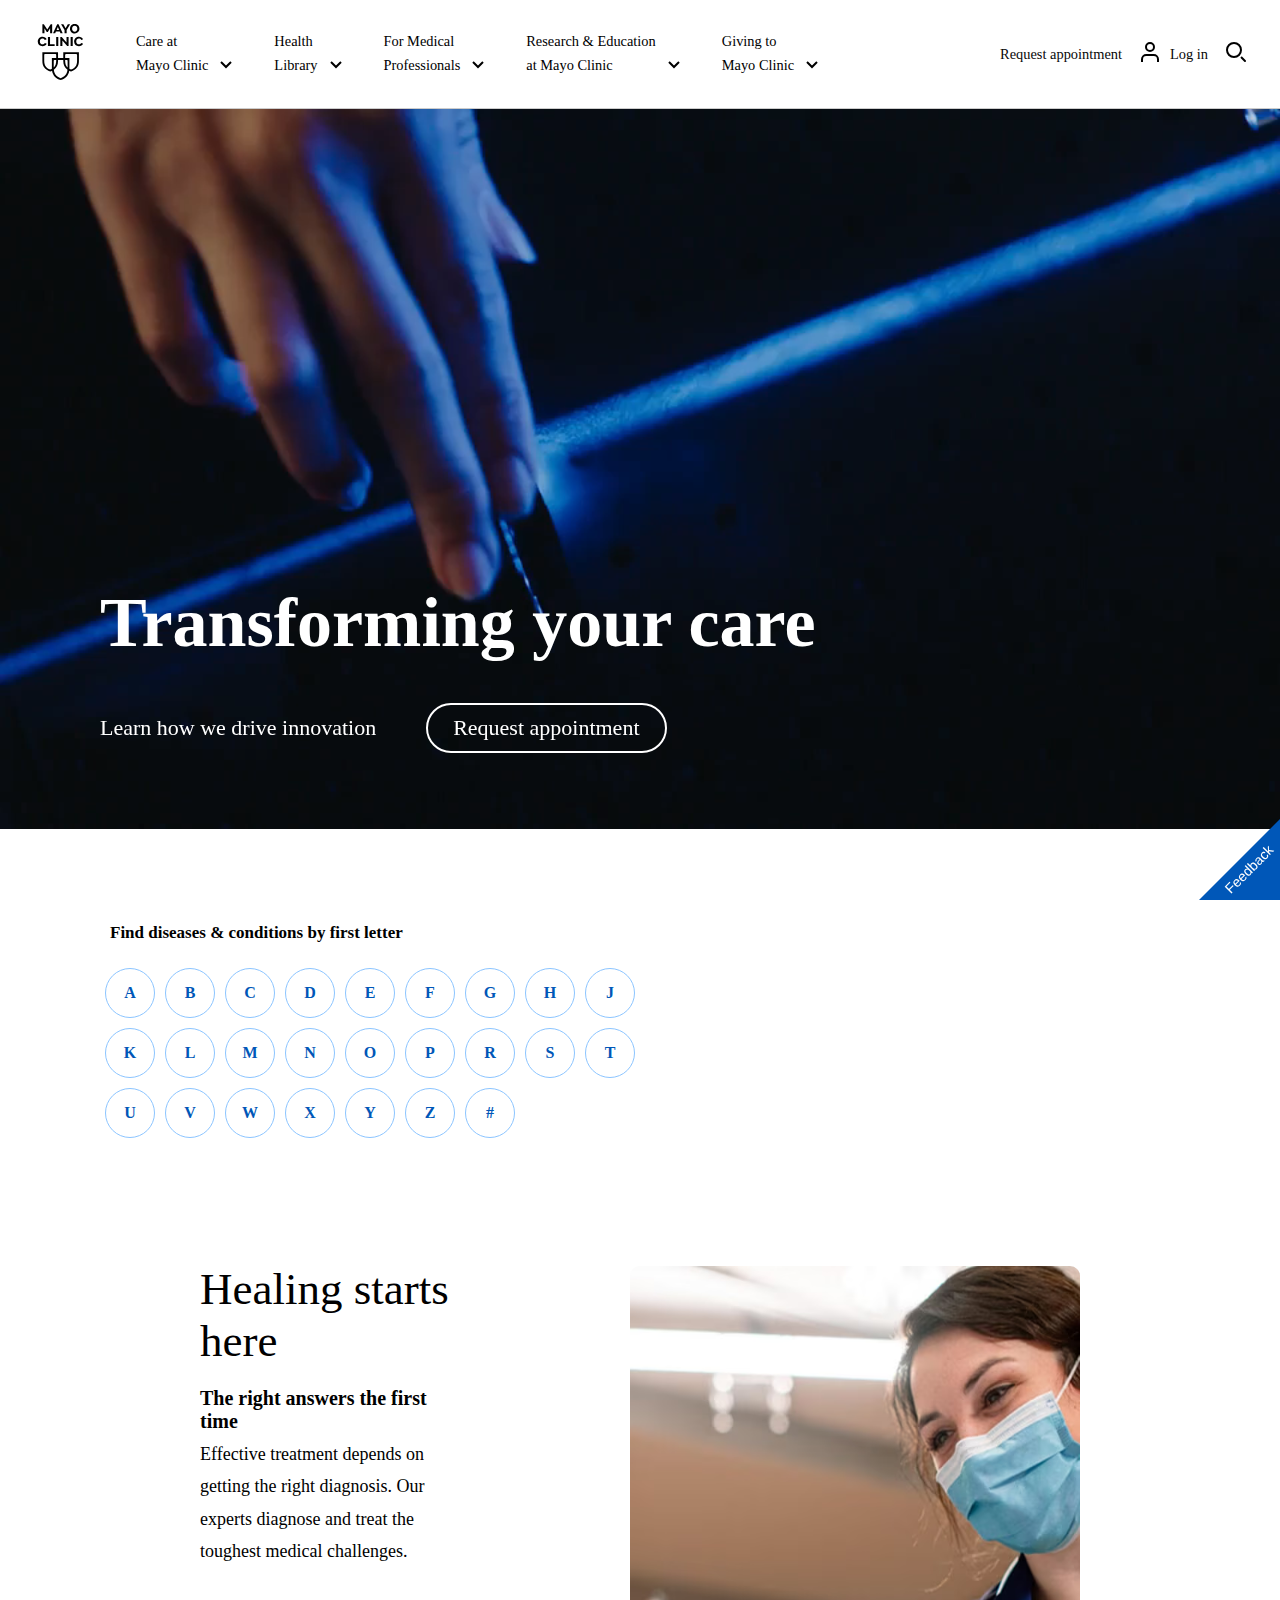
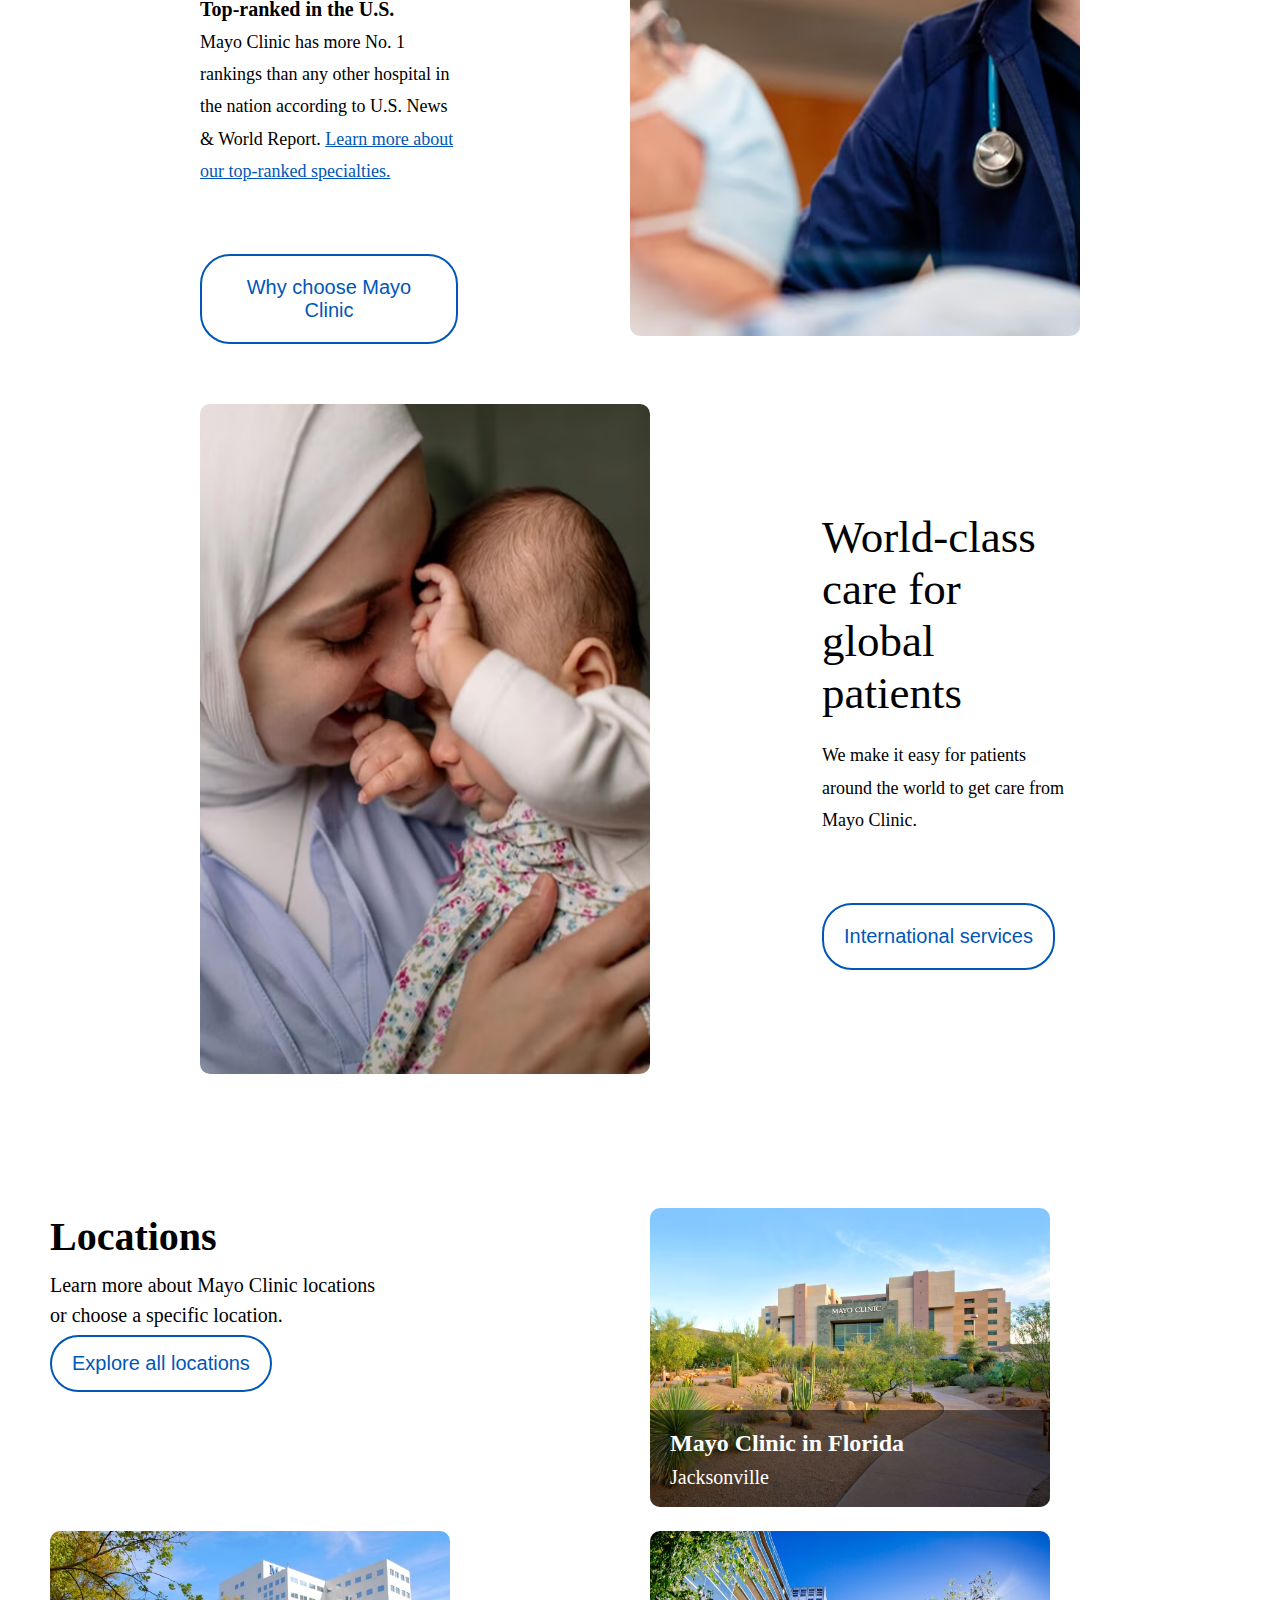
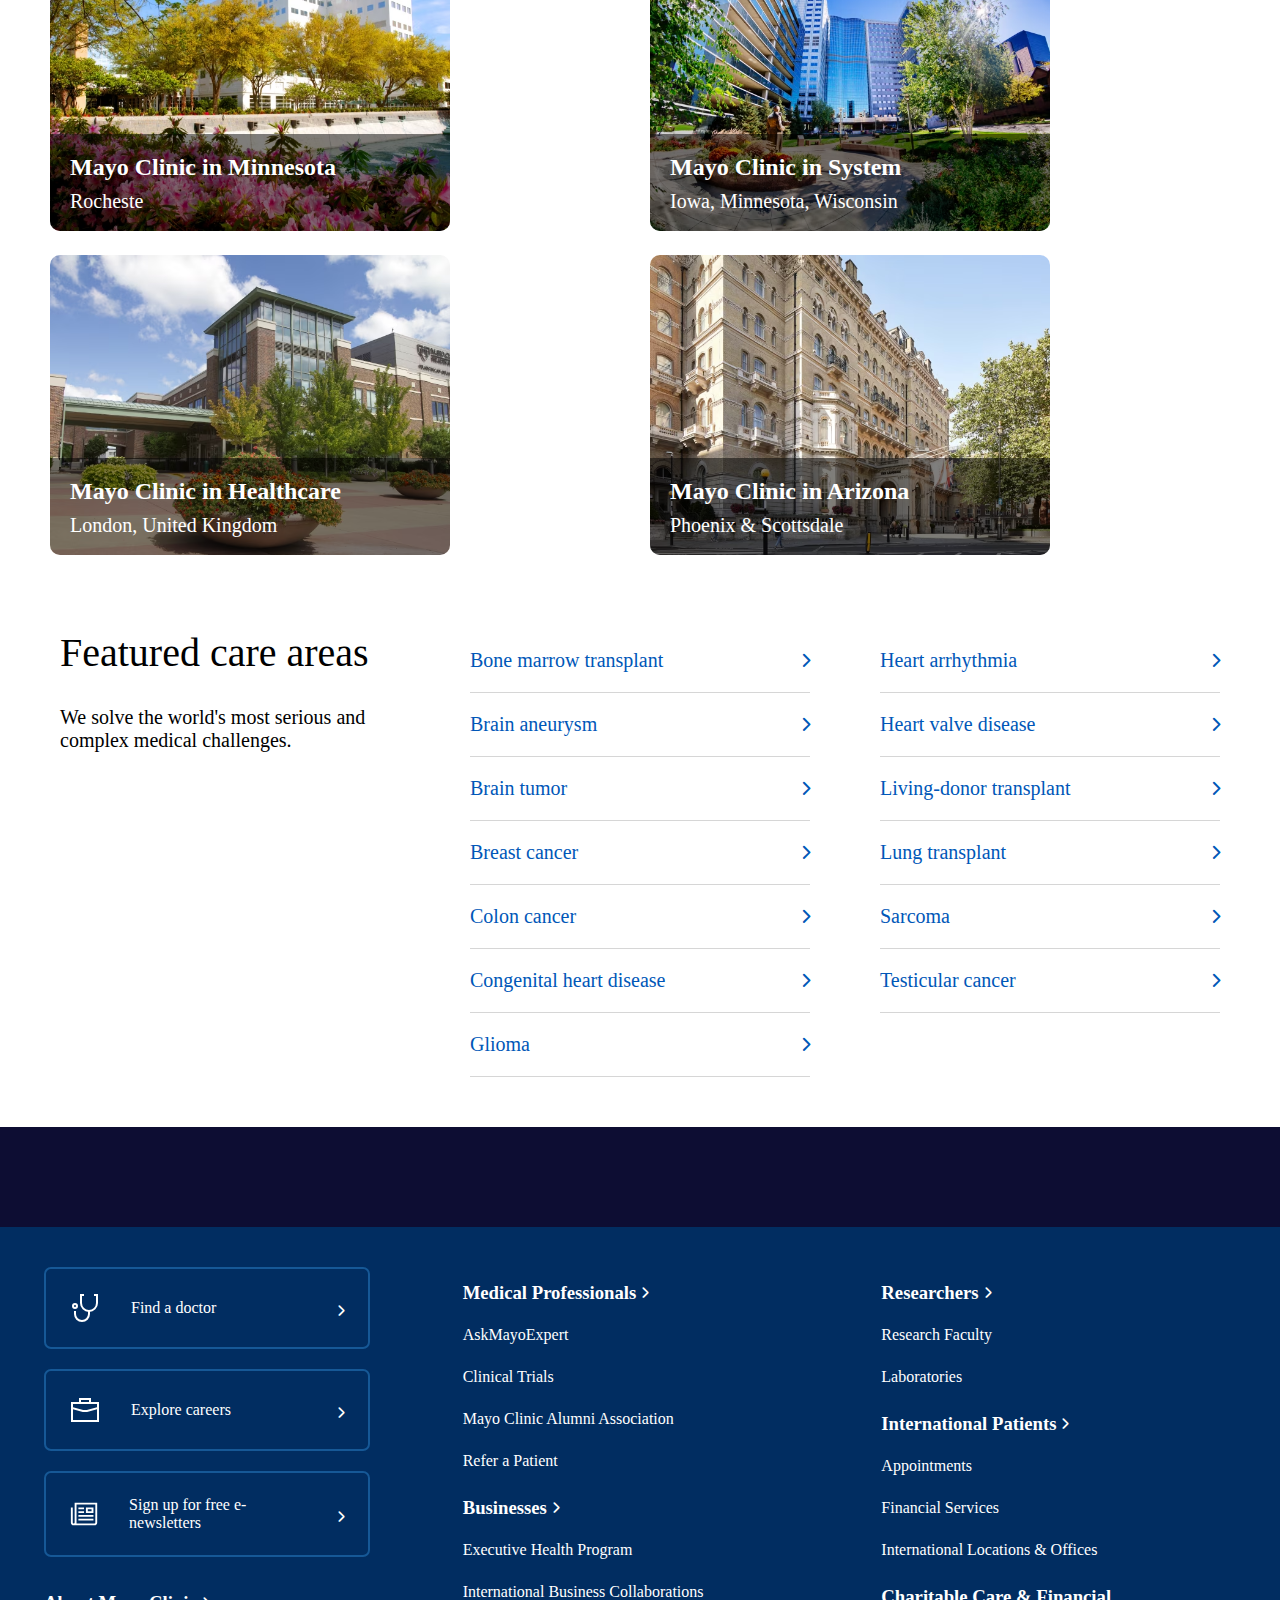
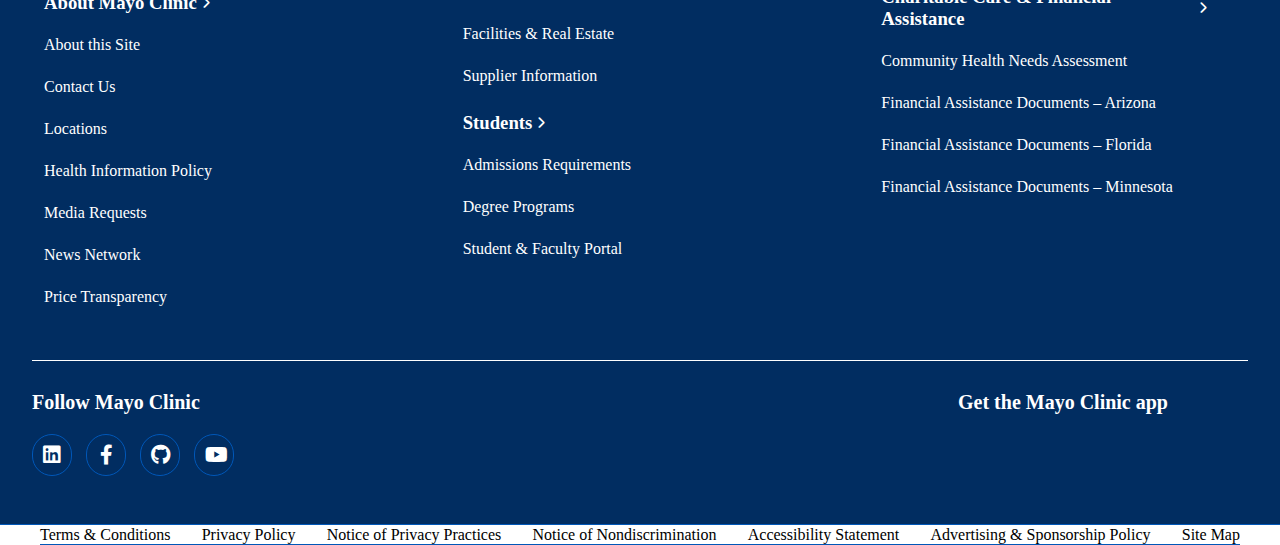
==== commit 67572c23: "final" ====
--- a/index.html
+++ b/index.html
@@ -188,7 +188,9 @@
                       <div class="ulcont">
                         <ul class="links">
                           <li>
-                            <a href="dugs and supplements.html"> Drugs & Supplements</a>
+                            <a href="dugs and supplements.html">
+                              Drugs & Supplements</a
+                            >
                           </li>
                           <li>
                             <a href="#"> Healthy Lifestyle</a>
@@ -471,7 +473,9 @@
                             <a href="#"> Give Now</a>
                           </li>
                           <li>
-                            <a href="Giving To Mayo Clinic.html"> Giving to Mayo Clinic</a>
+                            <a href="Giving To Mayo Clinic.html">
+                              Giving to Mayo Clinic</a
+                            >
                           </li>
                         </ul>
                       </div>
@@ -853,7 +857,9 @@
                             <div class="ulcont">
                               <ul class="links">
                                 <li>
-                                  <a href="dugs and supplements.html"> Drugs & Supplements</a>
+                                  <a href="dugs and supplements.html">
+                                    Drugs & Supplements</a
+                                  >
                                 </li>
                                 <li>
                                   <a href="#"> Healthy Lifestyle</a>
@@ -1104,7 +1110,11 @@
                           </div>
                         </div>
                         <li class="ll5">
-                          <span><a href="Giving To Mayo Clinic.html">Giving to Mayo Clinic</a></span>
+                          <span
+                            ><a href="Giving To Mayo Clinic.html"
+                              >Giving to Mayo Clinic</a
+                            ></span
+                          >
                           <span
                             ><svg
                               width="16"
@@ -1127,7 +1137,9 @@
                                   <a href="#"> Give Now</a>
                                 </li>
                                 <li>
-                                  <a href="Giving To Mayo Clinic.html"> Giving to Mayo Clinic</a>
+                                  <a href="Giving To Mayo Clinic.html">
+                                    Giving to Mayo Clinic</a
+                                  >
                                 </li>
                               </ul>
                             </div>
@@ -1191,7 +1203,7 @@
     </button>
     <!-- Start home -->
     <div class="container">
-      <video class="video" src="image/a.mp4" autoplay loop></video>
+      <video class="video" src="video/a.mp4" autoplay loop></video>
       <div class="content">
         <h1>Transforming your care</h1>
         <div class="text">
@@ -1271,7 +1283,7 @@
           </p>
           <br />
           <br />
-          <button>Why choose Mayo Clinic</button>
+          <button>International services</button>
         </div>
       </div>
     </div>
--- a/css/header.css
+++ b/css/header.css
@@ -591,4 +591,142 @@
   color: #ffffff;
   font-size: 14px;
   font-weight: normal;
-}+}
+
+/* Start footer */
+.footer {
+  background-color: #012d61;
+  color: white;
+  border-top: 100px solid #0d0d33;
+  padding: 28px 32px;
+  border-bottom: 1px solid #0057b8;
+}
+
+.footer .container {
+  display: grid;
+  grid-template-columns: repeat(auto-fill, minmax(300px, 1fr));
+  gap: 40px;
+  border-bottom: 1px solid white;
+  padding-bottom: 30px;
+}
+
+.footer .container .box {
+  max-width: 350px;
+  padding: 12px;
+}
+
+@media (max-width: 599px) {
+  .footer .container {
+    display: block;
+  }
+  .footer .container .box {
+    max-width: none;
+  }
+}
+
+.footer .container .icon {
+  width: 100%;
+  padding: 23px;
+  border: 2px solid #165896;
+  border-radius: 7px;
+  margin-bottom: 20px;
+  cursor: pointer;
+}
+
+.footer .container .icon:hover {
+  border: 2px solid #fff;
+}
+
+.footer .container .icon p {
+  padding: 0 30px;
+}
+
+.footer .container .icon :last-child {
+  margin-left: auto;
+}
+
+.footer .container h3 {
+  padding: 15px 5px 10px 0;
+  cursor: pointer;
+}
+
+.footer .container p {
+  padding: 12px 0;
+  cursor: pointer;
+}
+
+.footer .container p:hover,
+.footer .container h3:hover {
+  text-decoration: underline;
+}
+
+.footer .container i {
+  font-size: 12px;
+  padding-top: 5px;
+}
+
+.tall {
+  padding-top: 30px;
+  padding-bottom: 20px;
+  margin-right: 80px;
+  display: flex;
+  justify-content: space-between;
+}
+
+.tall .image img {
+  margin: 0 15px 0 0;
+  cursor: pointer;
+}
+
+.tall h2 {
+  padding-bottom: 20px;
+  font-size: 20px;
+}
+
+.tall .left .icons i {
+  padding: 10px;
+  width: 40px;
+  margin-right: 10px;
+  border: 1px solid #0057b8;
+  border-radius: 50px;
+  text-align: center;
+  font-size: 20px;
+}
+
+.tall .left .icons i:hover {
+  cursor: pointer;
+  border-color: white;
+}
+
+.under {
+  background-color: white;
+  padding: 0 40px;
+}
+
+.under .links {
+  border-top: 1px solid white;
+  width: 100%;
+  display: flex;
+  justify-content: space-between;
+  flex-wrap: wrap;
+  border-bottom: 1px solid #0057b8;
+}
+
+.under .links p {
+  flex-basis: auto;
+}
+
+.under .links p:hover {
+  cursor: pointer;
+  text-decoration: underline;
+  color: #0057b8;
+}
+
+/* Start heder component */
+.omar {
+  display: flex;
+  align-items: center;
+}
+
+/* End heder component */
+/* End footer */
